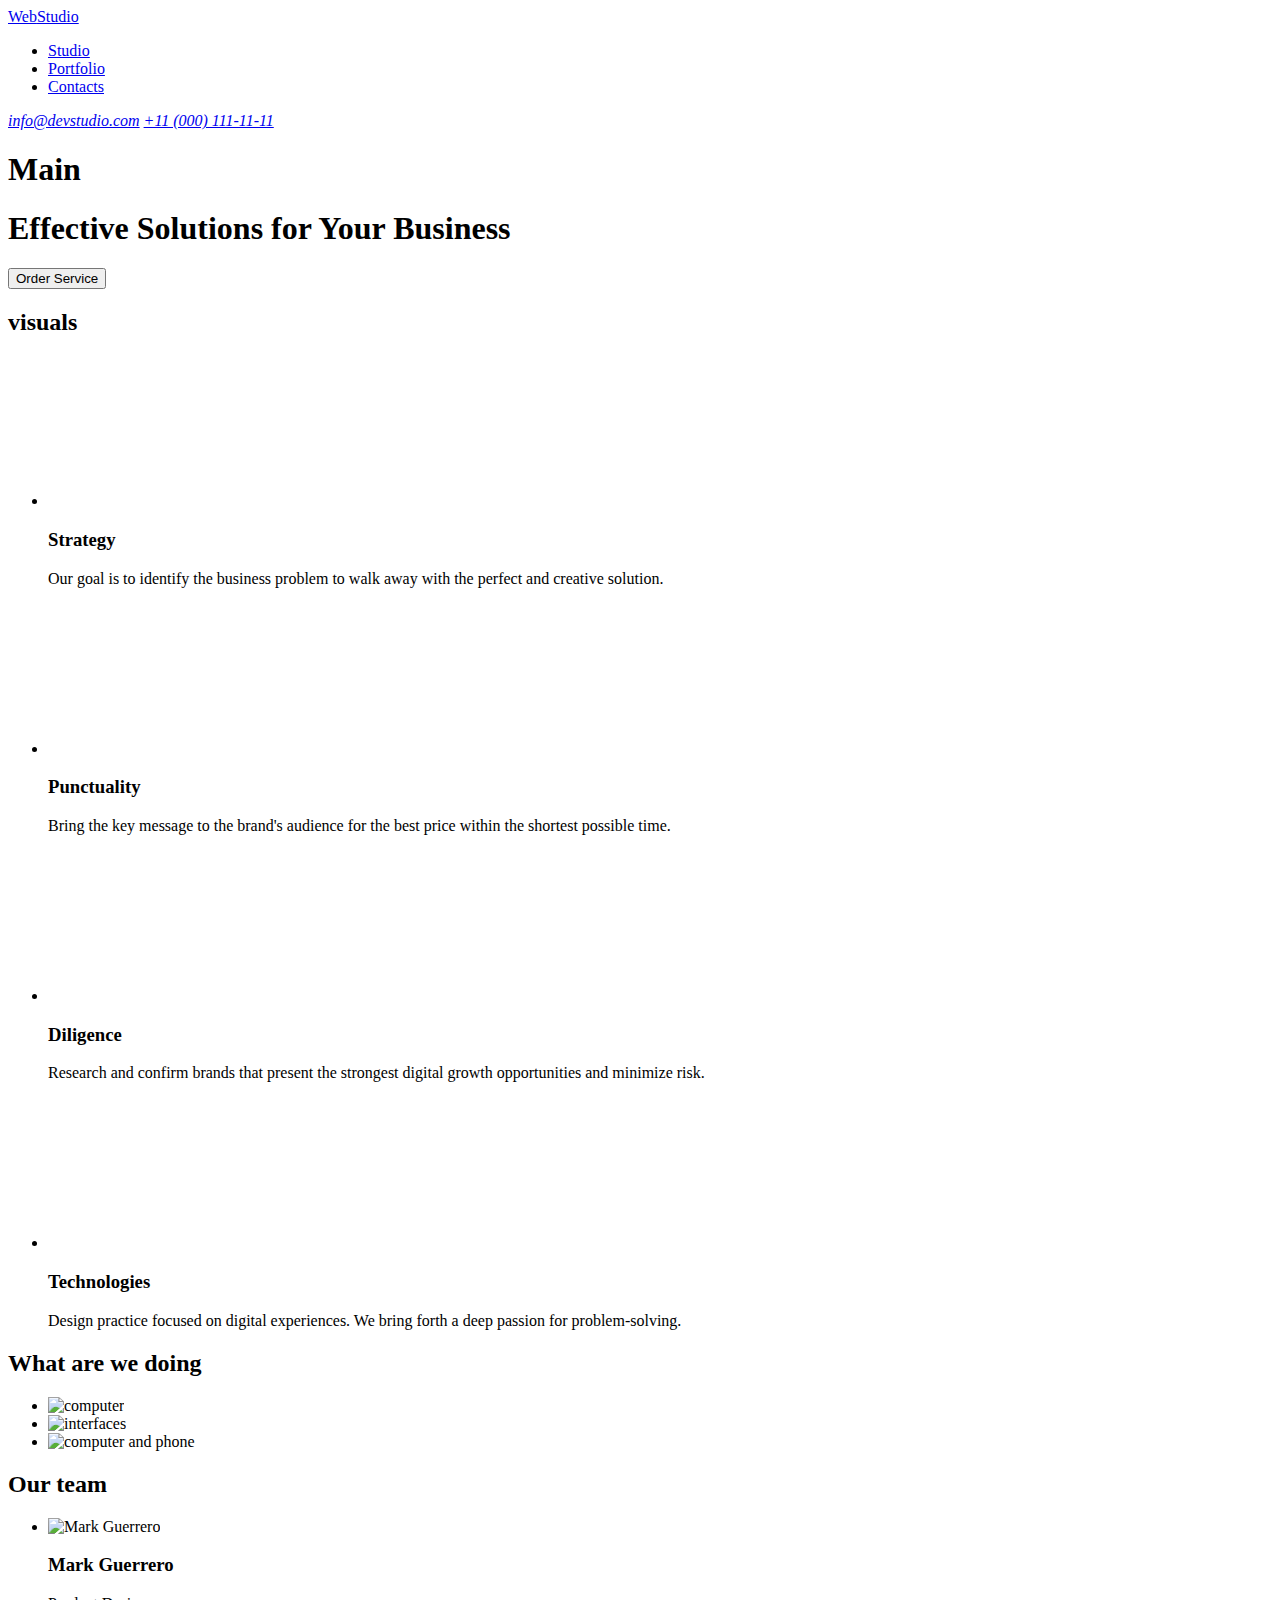
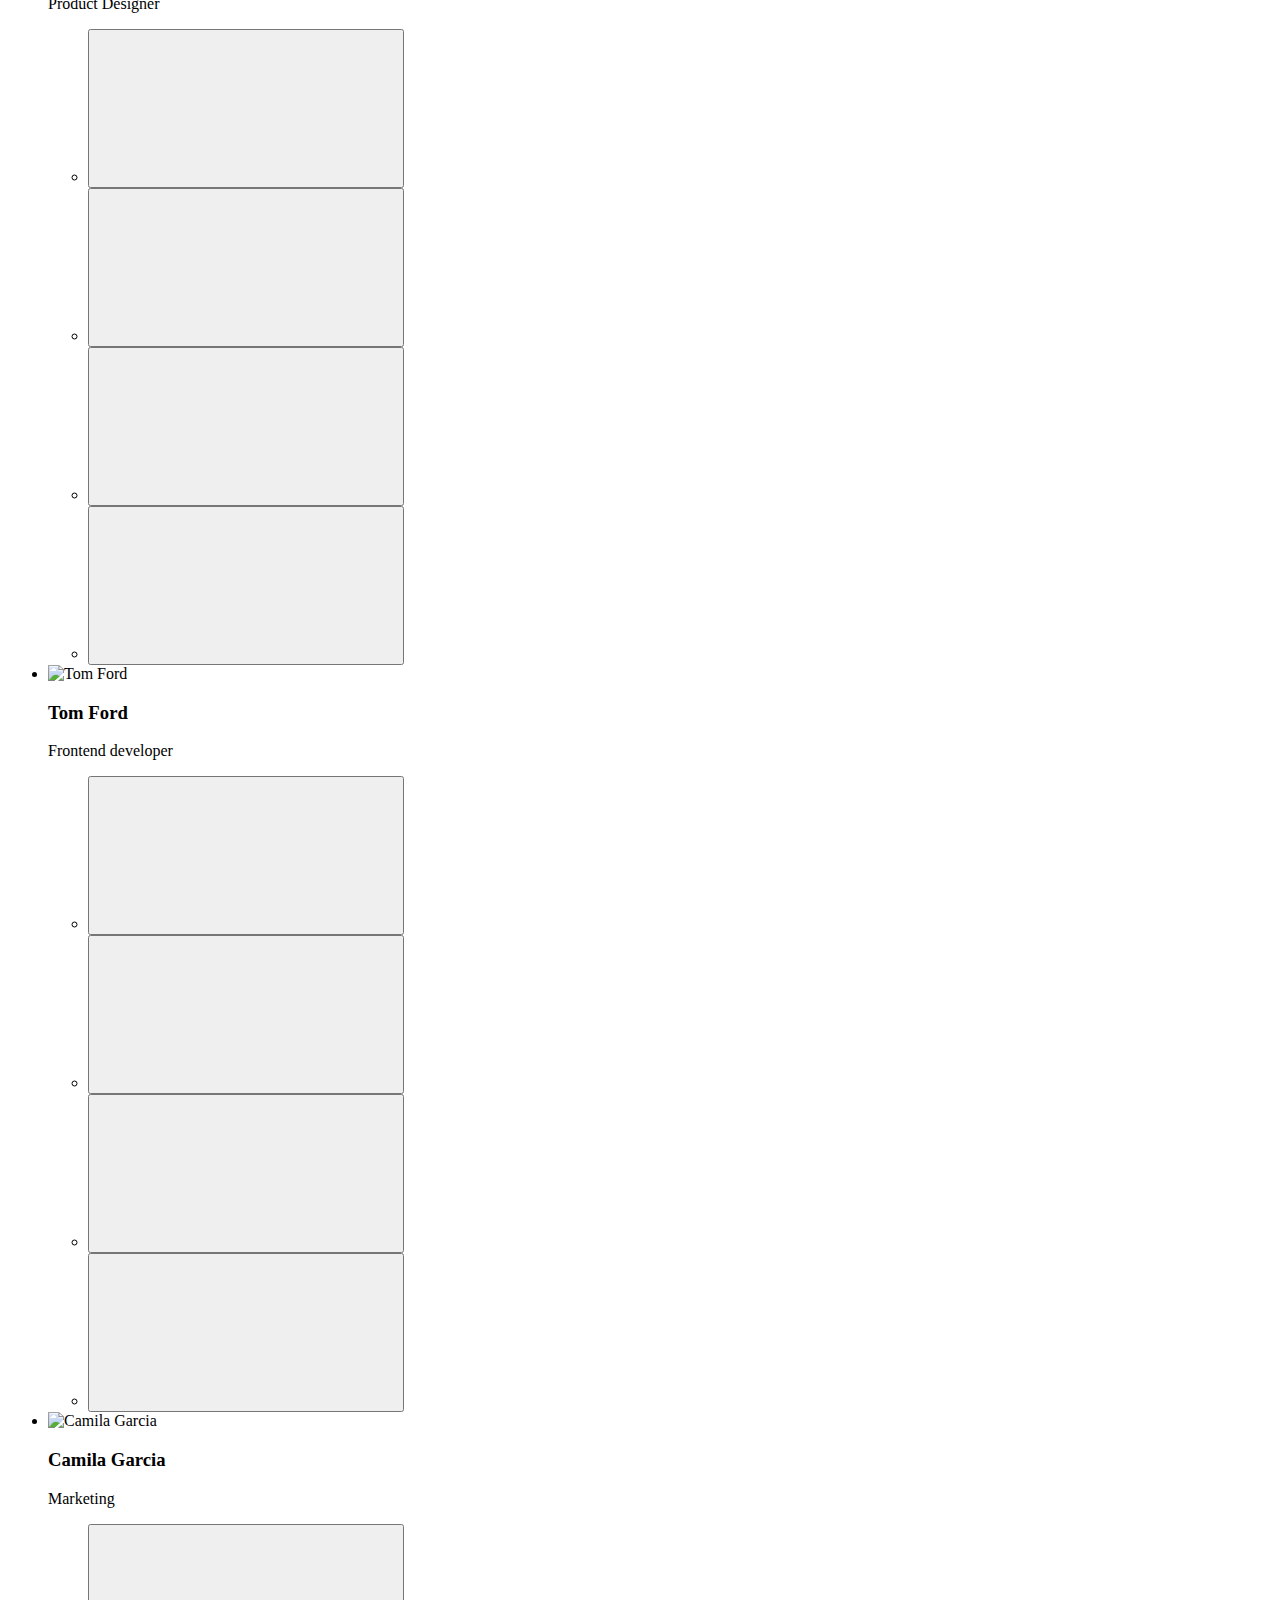
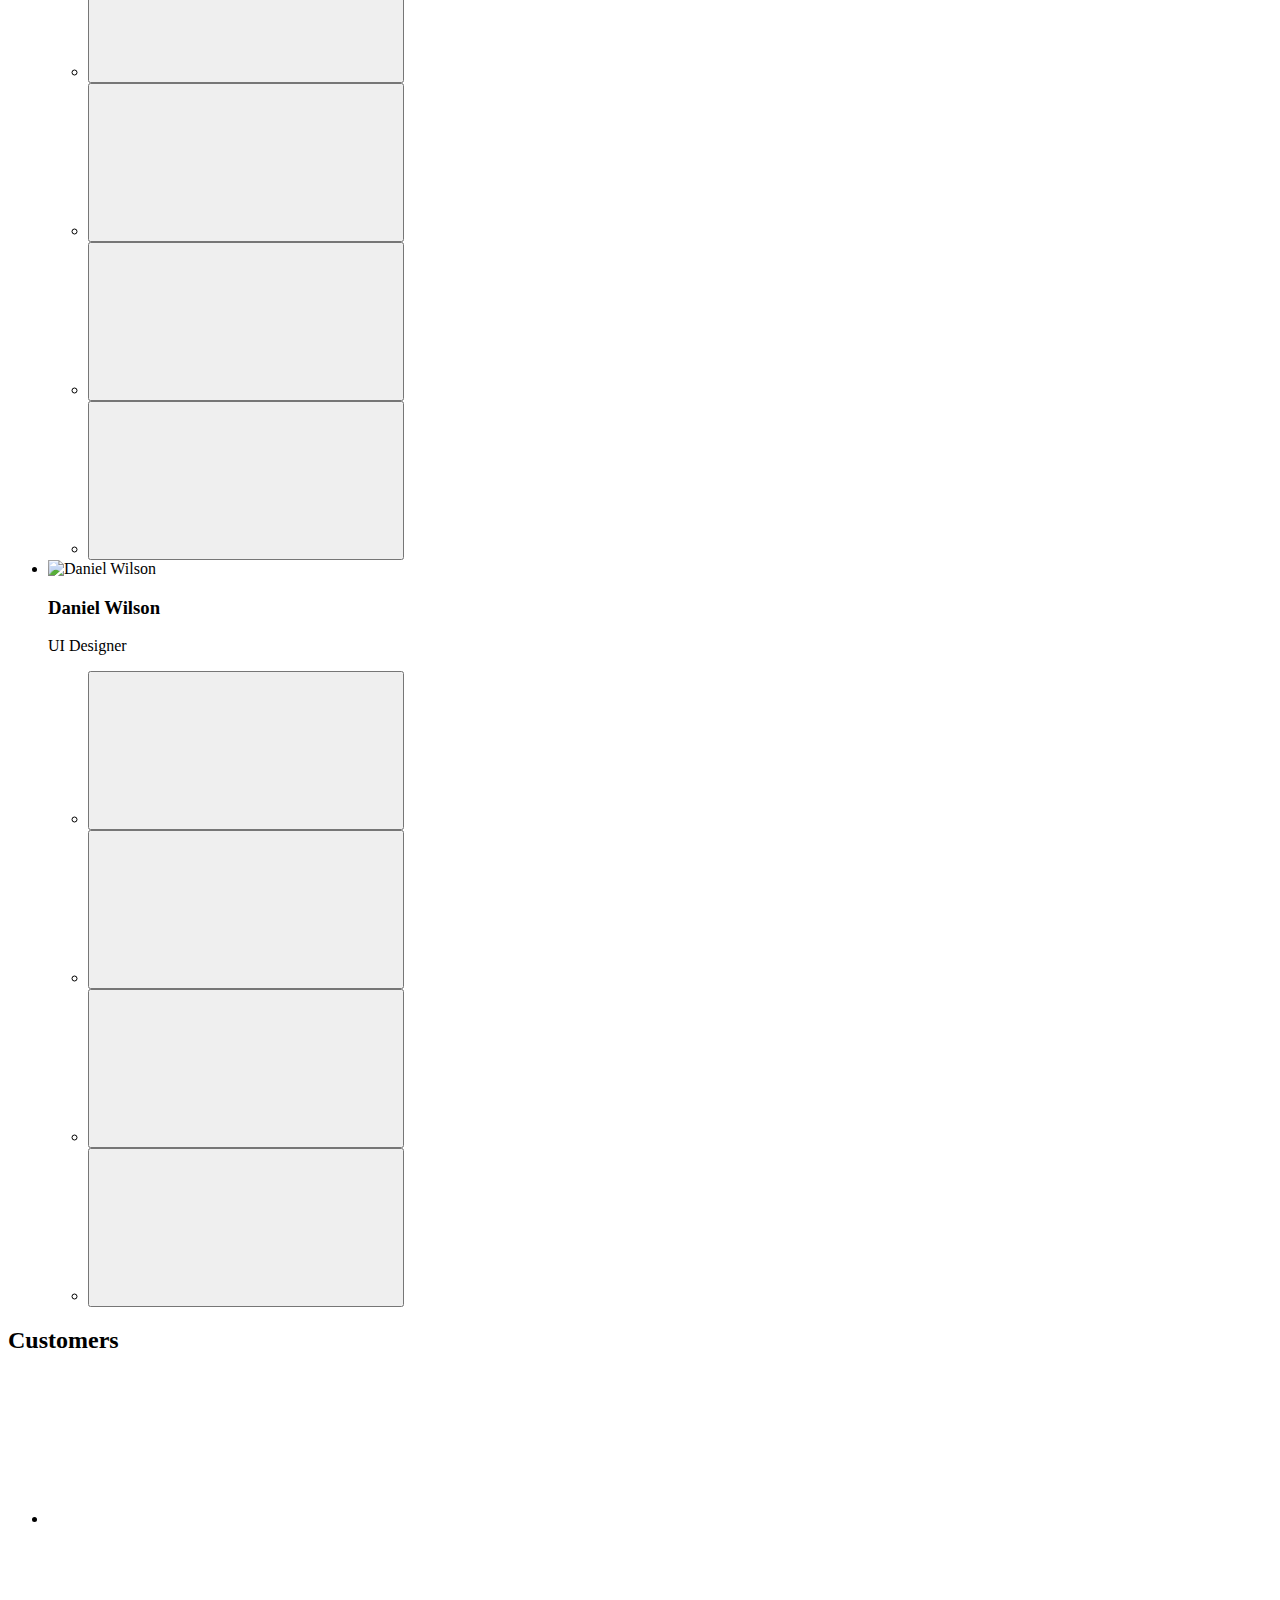
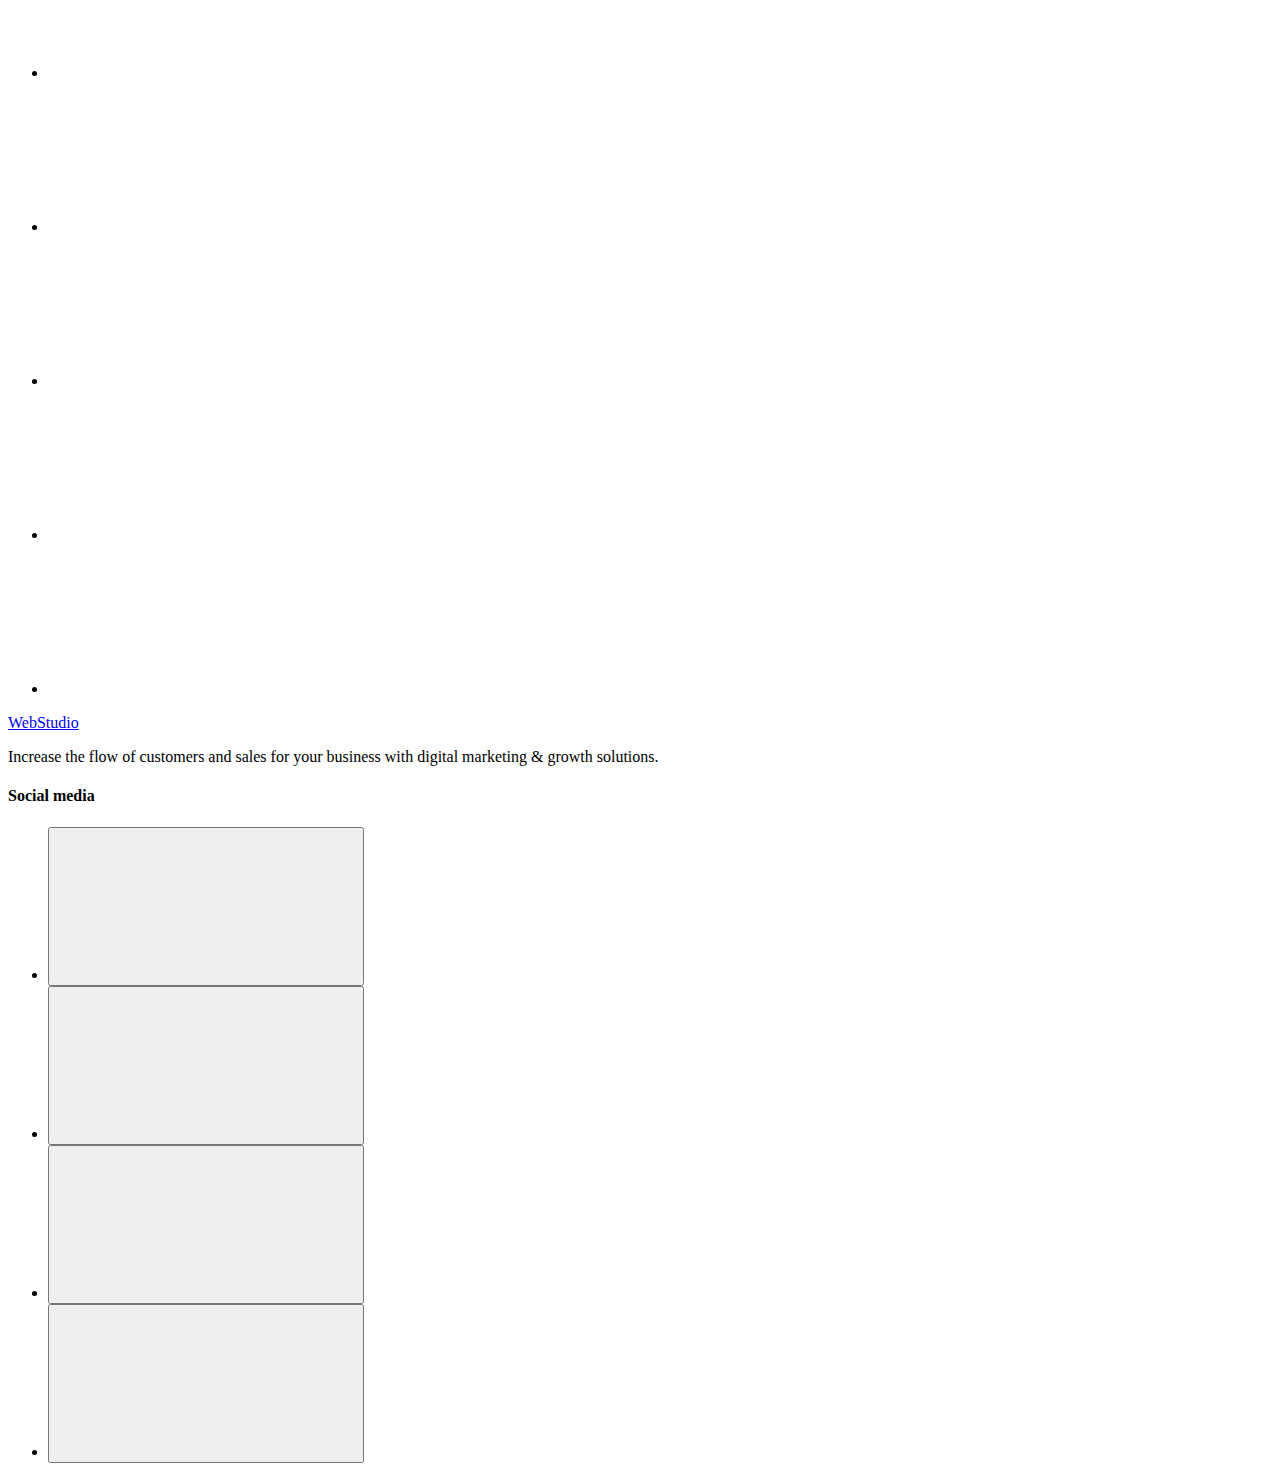
==== index.html @ 3a0ee2be "first commit" ====
<!DOCTYPE html>
<html lang="en">
  <head>
    <meta charset="UTF-8" />
    <meta http-equiv="X-UA-Compatible" content="IE=edge" />
    <meta name="viewport" content="width=device-width, initial-scale=1.0" />
    <title>main</title>
    <link
      rel="stylesheet"
      href="https://cdnjs.cloudflare.com/ajax/libs/modern-normalize/1.1.0/modern-normalize.min.css"
      integrity="sha512-wpPYUAdjBVSE4KJnH1VR1HeZfpl1ub8YT/NKx4PuQ5NmX2tKuGu6U/JRp5y+Y8XG2tV+wKQpNHVUX03MfMFn9Q=="
      crossorigin="anonymous"
      referrerpolicy="no-referrer"
    />
    <link rel="stylesheet" href="css/styles.css" />
  </head>
  <body>
    <header class="header">
      <div class="container section-header">
        <a class="header-logo" href="./index.html"
          ><span class="logo-span">Web</span>Studio</a
        >
        <nav>
          <ul class="navigation">
            <li class="navigation-item">
              <a class="navigation-link" href="./index.html">Studio</a>
            </li>
            <li class="navigation-item">
              <a class="navigation-link" href="./potfolio.html">Portfolio</a>
            </li>
            <li class="navigation-item">
              <a class="navigation-link" href="#">Contacts</a>
            </li>
          </ul>
        </nav>
        <address class="contacts-link">
          <a class="contacts-email" href="mailto:info@devstudio.com"
            >info@devstudio.com</a
          >
          <a class="contacts-tel" href="tel:+110001111111"
            >+11 (000) 111-11-11</a
          >
        </address>
      </div>
    </header>
    <main>
      <h1 class="visually-hidden">Main</h1>
      <section class="section-solutions">
        <div class="container">
          <h1 class="main-text">Effective Solutions for Your Business</h1>
          <button class="button-main" type="button">Order Service</button>
        </div>
      </section>

      <section class="text-blocks">
        <div class="container">
          <h2 class="visually-hidden">visuals</h2>
          <ul class="text-box">
            <li class="text-text">
              <div class="text-block-svgs">
                <svg class="icons-text-block">
                  <use href="./images/icons.svg#icon-antenna"></use>
                </svg>
              </div>
              <h3 class="text-h">Strategy</h3>
              <p class="text-p">
                Our goal is to identify the business problem to walk away with
                the perfect and creative solution.
              </p>
            </li>
            <li class="text-text">
              <div class="text-block-svgs">
                <svg class="icons-text-block">
                  <use href="./images/icons.svg#icon-clock"></use>
                </svg>
              </div>
              <h3 class="text-h">Punctuality</h3>
              <p class="text-p">
                Bring the key message to the brand's audience for the best price
                within the shortest possible time.
              </p>
            </li>
            <li class="text-text">
              <div class="text-block-svgs">
                <svg class="icons-text-block">
                  <use href="./images/icons.svg#icon-diagram"></use>
                </svg>
              </div>
              <h3 class="text-h">Diligence</h3>
              <p class="text-p">
                Research and confirm brands that present the strongest digital
                growth opportunities and minimize risk.
              </p>
            </li>
            <li class="text-text">
              <div class="text-block-svgs">
                <svg class="icons-text-block">
                  <use href="./images/icons.svg#icon-astronaut"></use>
                </svg>
              </div>
              <h3 class="text-h">Technologies</h3>
              <p class="text-p">
                Design practice focused on digital experiences. We bring forth a
                deep passion for problem-solving.
              </p>
            </li>
          </ul>
        </div>
      </section>

      <section class="section-features">
        <div class="container">
          <h2 class="big-text">What are we doing</h2>
          <ul class="main-images">
            <li>
              <img
                src="./images/comp.jpg"
                alt="computer"
                width="360px"
                height="300px"
              />
            </li>
            <li>
              <img
                src="./images/4screens.jpg"
                alt="interfaces"
                width="360px"
                height="300px"
              />
            </li>
            <li>
              <img
                src="./images/both.jpg"
                alt="computer and phone"
                width="360px"
                height="300px"
              />
            </li>
          </ul>
        </div>
      </section>

      <section class="team">
        <div class="container">
          <h2 class="team-text">Our team</h2>
          <ul class="teams">
            <li class="team-block">
              <img
                src="./images/mark.jpg"
                alt="Mark Guerrero"
                width="264px"
                height="260px"
              />
              <div class="team-text-block">
                <h3 class="team-text-h">Mark Guerrero</h3>
                <p class="team-text-p">Product Designer</p>
              </div>
              <div class="team-links">
                <ul class="team-buttons">
                  <li>
                    <button class="teams-btn">
                      <svg class="icon-teams">
                        <use href="./images/icons.svg#icon-instagram"></use>
                      </svg>
                    </button>
                  </li>
                  <li>
                    <button class="teams-btn">
                      <svg class="icon-teams">
                        <use href="./images/icons.svg#icon-twitter"></use>
                      </svg>
                    </button>
                  </li>
                  <li>
                    <button class="teams-btn">
                      <svg class="icon-teams">
                        <use href="./images/icons.svg#icon-facebook"></use>
                      </svg>
                    </button>
                  </li>
                  <li>
                    <button class="teams-btn">
                      <svg class="icon-teams">
                        <use href="./images/icons.svg#icon-linkedin"></use>
                      </svg>
                    </button>
                  </li>
                </ul>
              </div>
            </li>
            <li class="team-block">
              <img
                src="./images/tom.jpg"
                alt="Tom Ford"
                width="264px"
                height="260px"
              />
              <div class="team-text-block">
                <h3 class="team-text-h">Tom Ford</h3>
                <p class="team-text-p">Frontend developer</p>
              </div>
              <div class="team-links">
                <ul class="team-buttons">
                  <li>
                    <button class="teams-btn">
                      <svg class="icon-teams">
                        <use href="./images/icons.svg#icon-instagram"></use>
                      </svg>
                    </button>
                  </li>
                  <li>
                    <button class="teams-btn">
                      <svg class="icon-teams">
                        <use href="./images/icons.svg#icon-twitter"></use>
                      </svg>
                    </button>
                  </li>
                  <li>
                    <button class="teams-btn">
                      <svg class="icon-teams">
                        <use href="./images/icons.svg#icon-facebook"></use>
                      </svg>
                    </button>
                  </li>
                  <li>
                    <button class="teams-btn">
                      <svg class="icon-teams">
                        <use href="./images/icons.svg#icon-linkedin"></use>
                      </svg>
                    </button>
                  </li>
                </ul>
              </div>
            </li>
            <li class="team-block">
              <img
                src="./images/cami.jpg"
                alt="Camila Garcia"
                width="264px"
                height="260px"
              />
              <div class="team-text-block">
                <h3 class="team-text-h">Camila Garcia</h3>
                <p class="team-text-p">Marketing</p>
              </div>
              <div class="team-links">
                <ul class="team-buttons">
                  <li>
                    <button class="teams-btn">
                      <svg class="icon-teams">
                        <use href="./images/icons.svg#icon-instagram"></use>
                      </svg>
                    </button>
                  </li>
                  <li>
                    <button class="teams-btn">
                      <svg class="icon-teams">
                        <use href="./images/icons.svg#icon-twitter"></use>
                      </svg>
                    </button>
                  </li>
                  <li>
                    <button class="teams-btn">
                      <svg class="icon-teams">
                        <use href="./images/icons.svg#icon-facebook"></use>
                      </svg>
                    </button>
                  </li>
                  <li>
                    <button class="teams-btn">
                      <svg class="icon-teams">
                        <use href="./images/icons.svg#icon-linkedin"></use>
                      </svg>
                    </button>
                  </li>
                </ul>
              </div>
            </li>
            <li class="team-block">
              <img
                src="./images/daniel.jpg"
                alt="Daniel Wilson"
                width="264px"
                height="260px"
              />
              <div class="team-text-block">
                <h3 class="team-text-h">Daniel Wilson</h3>
                <p class="team-text-p">UI Designer</p>
              </div>
              <div class="team-links">
                <ul class="team-buttons">
                  <li>
                    <button class="teams-btn">
                      <svg class="icon-teams">
                        <use href="./images/icons.svg#icon-instagram"></use>
                      </svg>
                    </button>
                  </li>
                  <li>
                    <button class="teams-btn">
                      <svg class="icon-teams">
                        <use href="./images/icons.svg#icon-twitter"></use>
                      </svg>
                    </button>
                  </li>
                  <li>
                    <button class="teams-btn">
                      <svg class="icon-teams">
                        <use href="./images/icons.svg#icon-facebook"></use>
                      </svg>
                    </button>
                  </li>
                  <li>
                    <button class="teams-btn">
                      <svg class="icon-teams">
                        <use href="./images/icons.svg#icon-linkedin"></use>
                      </svg>
                    </button>
                  </li>
                </ul>
              </div>
            </li>
          </ul>
        </div>
      </section>
      <section class="customers">
        <div class="container">
          <h2 class="customers-text">Customers</h2>
          <ul class="customers-icons">
            <li class="customers-border">
              <svg class="customers-svg">
                <use href="./images/icons.svg#icon-client1"></use>
              </svg>
            </li>
            <li class="customers-border">
              <svg class="customers-svg">
                <use href="./images/icons.svg#icon-client2"></use>
              </svg>
            </li>
            <li class="customers-border">
              <svg class="customers-svg">
                <use href="./images/icons.svg#icon-client3"></use>
              </svg>
            </li>
            <li class="customers-border">
              <svg class="customers-svg">
                <use href="./images/icons.svg#icon-client4"></use>
              </svg>
            </li>
            <li class="customers-border">
              <svg class="customers-svg">
                <use href="./images/icons.svg#icon-client5"></use>
              </svg>
            </li>
            <li class="customers-border">
              <svg class="customers-svg">
                <use href="./images/icons.svg#icon-client6"></use>
              </svg>
            </li>
          </ul>
        </div>
      </section>
    </main>
    <footer class="footer">
      <div class="container section-footer">
        <div class="footer-block">
          <a class="footer-logo" href="./index.html"
            ><span class="footer-span">Web</span>Studio
          </a>
          <p class="footer-p">
            Increase the flow of customers and sales for your business with
            digital marketing & growth solutions.
          </p>
        </div>

        <div class="media-links">
          <h4 class="social-media-text">Social media</h4>
          <ul class="footer-buttons">
            <li>
              <button class="footer-btn">
                <svg class="icon-footer">
                  <use href="./images/icons.svg#icon-instagram"></use>
                </svg>
              </button>
            </li>
            <li>
              <button class="footer-btn">
                <svg class="icon-footer">
                  <use href="./images/icons.svg#icon-twitter"></use>
                </svg>
              </button>
            </li>
            <li>
              <button class="footer-btn">
                <svg class="icon-footer">
                  <use href="./images/icons.svg#icon-facebook"></use>
                </svg>
              </button>
            </li>
            <li>
              <button class="footer-btn">
                <svg class="icon-footer">
                  <use href="./images/icons.svg#icon-linkedin"></use>
                </svg>
              </button>
            </li>
          </ul>
        </div>
      </div>
    </footer>
  </body>
</html>
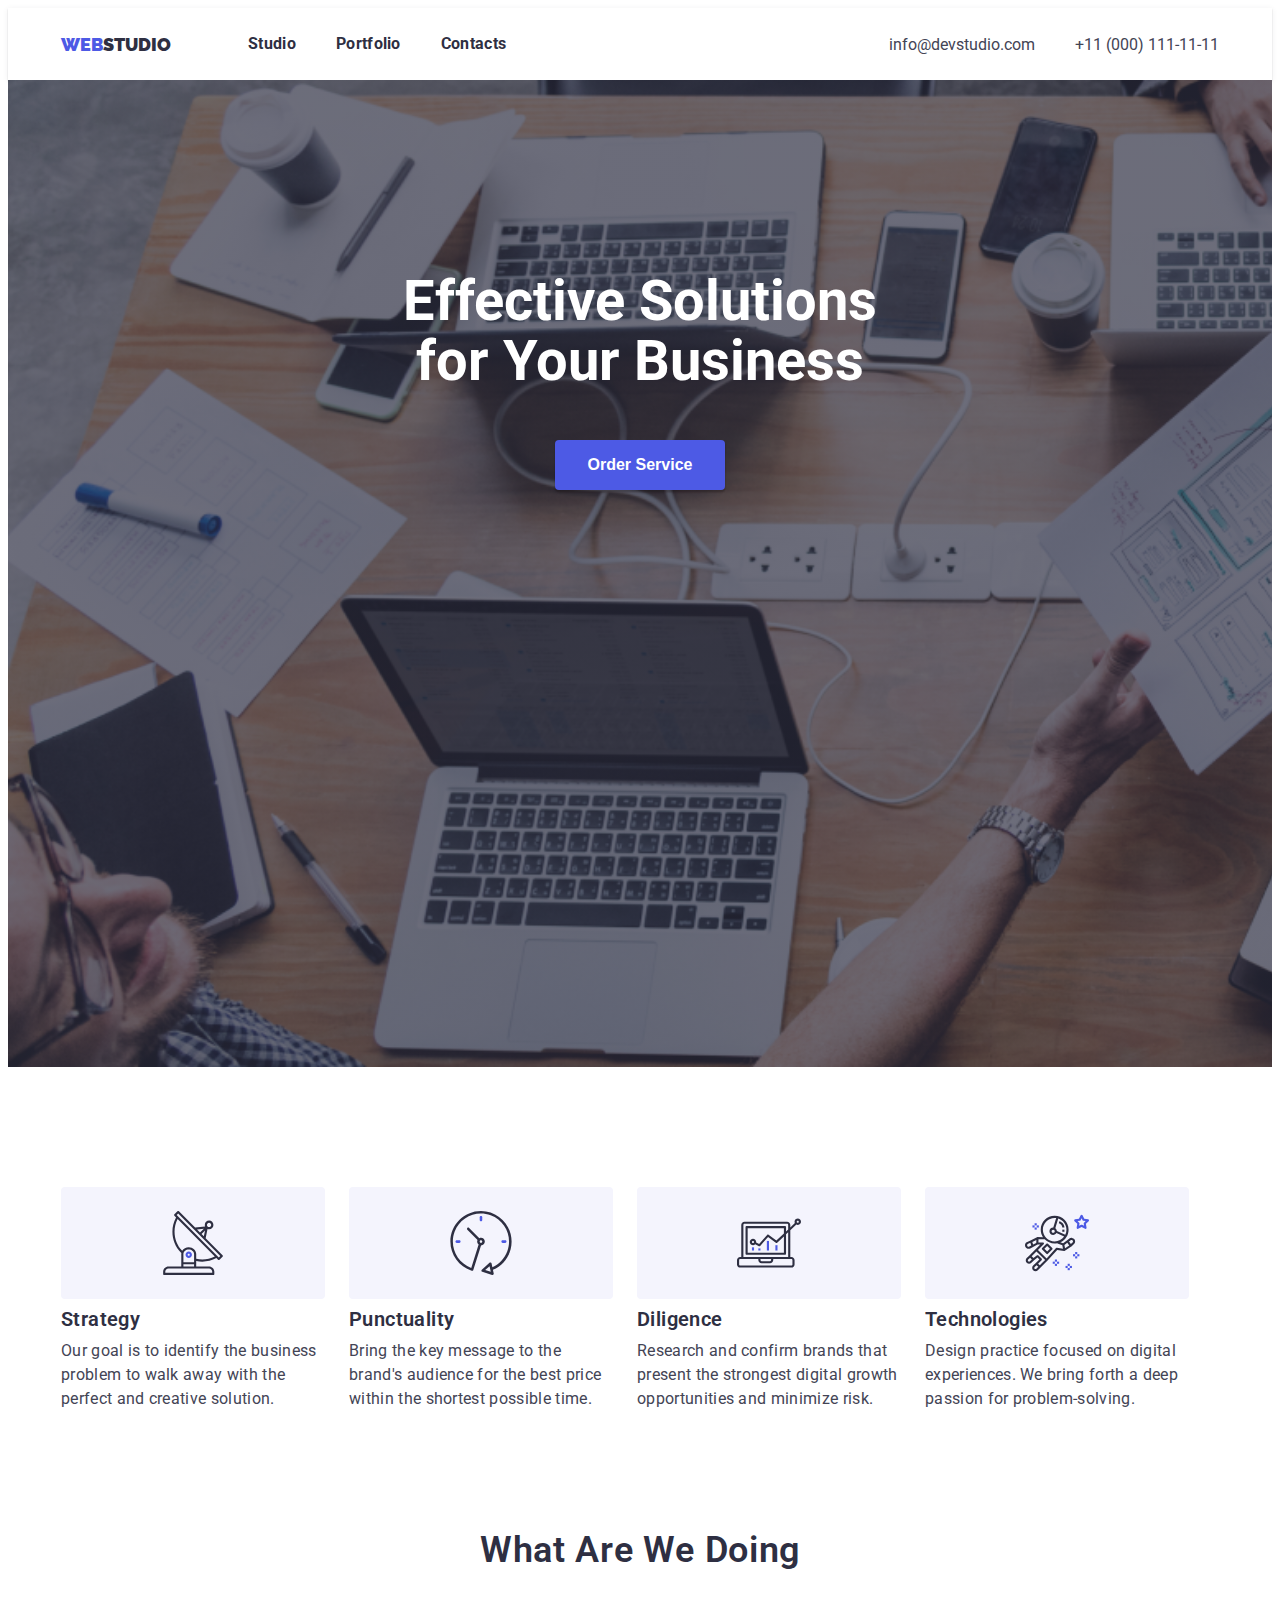
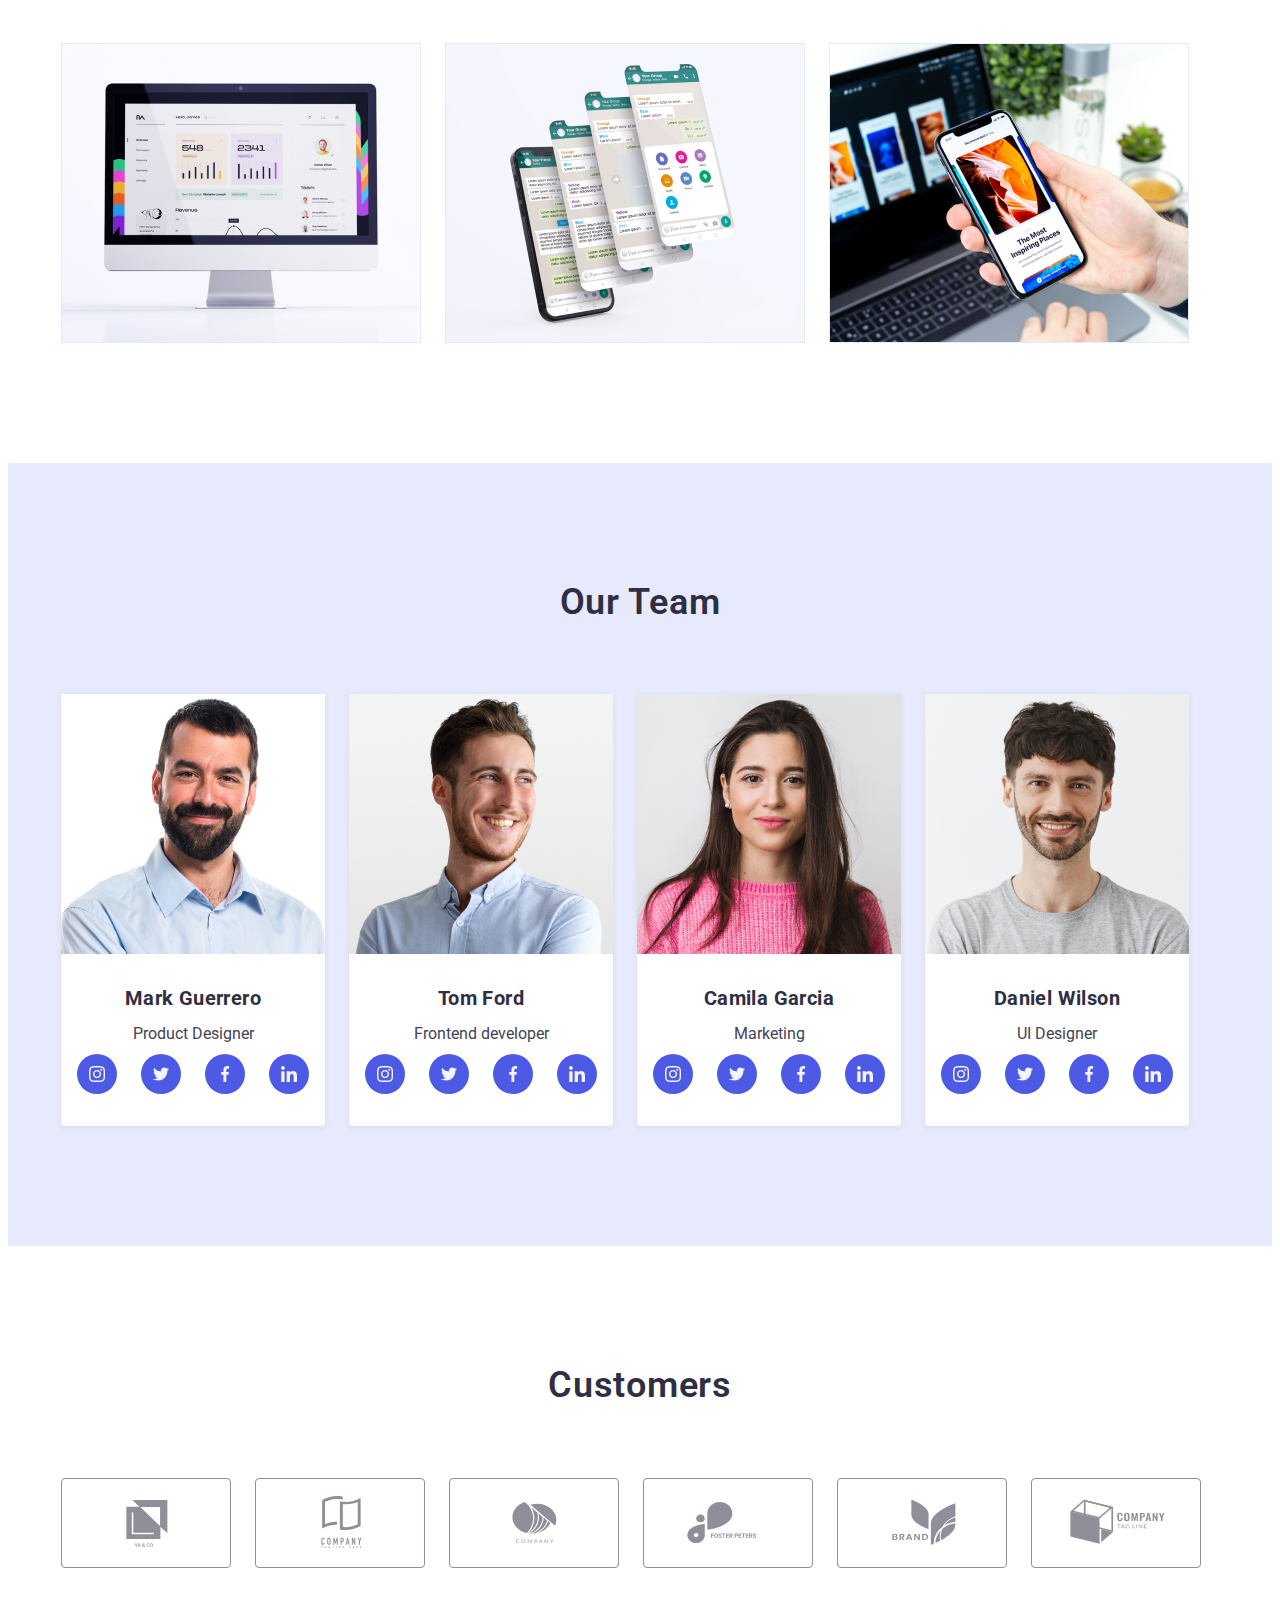
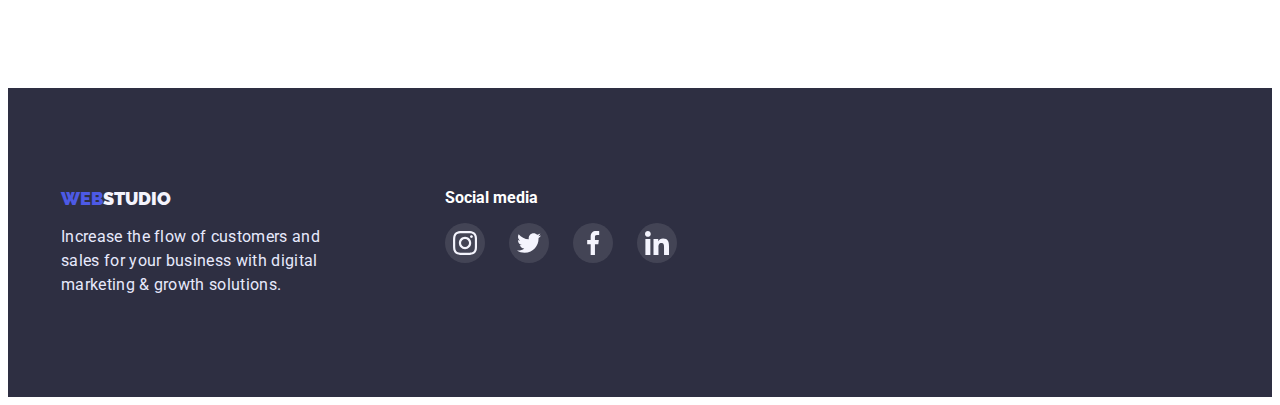
==== commit a0bf43d2: "Change index.html and css" ====
--- a/index.html
+++ b/index.html
@@ -154,36 +154,34 @@
               <div class="team-text-block">
                 <h3 class="team-text-h">Mark Guerrero</h3>
                 <p class="team-text-p">Product Designer</p>
-              </div>
-              <div class="team-links">
                 <ul class="team-buttons">
                   <li>
-                    <button class="teams-btn">
+                    <a class="teams-btn" href="#">
                       <svg class="icon-teams">
                         <use href="./images/icons.svg#icon-instagram"></use>
                       </svg>
-                    </button>
-                  </li>
-                  <li>
-                    <button class="teams-btn">
+                    </a>
+                  </li>
+                  <li>
+                    <a class="teams-btn" href="#">
                       <svg class="icon-teams">
                         <use href="./images/icons.svg#icon-twitter"></use>
                       </svg>
-                    </button>
-                  </li>
-                  <li>
-                    <button class="teams-btn">
+                    </a>
+                  </li>
+                  <li>
+                    <a class="teams-btn" href="#">
                       <svg class="icon-teams">
                         <use href="./images/icons.svg#icon-facebook"></use>
                       </svg>
-                    </button>
-                  </li>
-                  <li>
-                    <button class="teams-btn">
+                    </a>
+                  </li>
+                  <li>
+                    <a class="teams-btn" href="#">
                       <svg class="icon-teams">
                         <use href="./images/icons.svg#icon-linkedin"></use>
                       </svg>
-                    </button>
+                    </a>
                   </li>
                 </ul>
               </div>
@@ -198,36 +196,34 @@
               <div class="team-text-block">
                 <h3 class="team-text-h">Tom Ford</h3>
                 <p class="team-text-p">Frontend developer</p>
-              </div>
-              <div class="team-links">
                 <ul class="team-buttons">
                   <li>
-                    <button class="teams-btn">
+                    <a class="teams-btn" href="#">
                       <svg class="icon-teams">
                         <use href="./images/icons.svg#icon-instagram"></use>
                       </svg>
-                    </button>
-                  </li>
-                  <li>
-                    <button class="teams-btn">
+                    </a>
+                  </li>
+                  <li>
+                    <a class="teams-btn" href="#">
                       <svg class="icon-teams">
                         <use href="./images/icons.svg#icon-twitter"></use>
                       </svg>
-                    </button>
-                  </li>
-                  <li>
-                    <button class="teams-btn">
+                    </a>
+                  </li>
+                  <li>
+                    <a class="teams-btn" href="#">
                       <svg class="icon-teams">
                         <use href="./images/icons.svg#icon-facebook"></use>
                       </svg>
-                    </button>
-                  </li>
-                  <li>
-                    <button class="teams-btn">
+                    </a>
+                  </li>
+                  <li>
+                    <a class="teams-btn" href="#">
                       <svg class="icon-teams">
                         <use href="./images/icons.svg#icon-linkedin"></use>
                       </svg>
-                    </button>
+                    </a>
                   </li>
                 </ul>
               </div>
@@ -242,36 +238,34 @@
               <div class="team-text-block">
                 <h3 class="team-text-h">Camila Garcia</h3>
                 <p class="team-text-p">Marketing</p>
-              </div>
-              <div class="team-links">
                 <ul class="team-buttons">
                   <li>
-                    <button class="teams-btn">
+                    <a class="teams-btn" href="#">
                       <svg class="icon-teams">
                         <use href="./images/icons.svg#icon-instagram"></use>
                       </svg>
-                    </button>
-                  </li>
-                  <li>
-                    <button class="teams-btn">
+                    </a>
+                  </li>
+                  <li>
+                    <a class="teams-btn" href="#">
                       <svg class="icon-teams">
                         <use href="./images/icons.svg#icon-twitter"></use>
                       </svg>
-                    </button>
-                  </li>
-                  <li>
-                    <button class="teams-btn">
+                    </a>
+                  </li>
+                  <li>
+                    <a class="teams-btn" href="#">
                       <svg class="icon-teams">
                         <use href="./images/icons.svg#icon-facebook"></use>
                       </svg>
-                    </button>
-                  </li>
-                  <li>
-                    <button class="teams-btn">
+                    </a>
+                  </li>
+                  <li>
+                    <a class="teams-btn" href="#">
                       <svg class="icon-teams">
                         <use href="./images/icons.svg#icon-linkedin"></use>
                       </svg>
-                    </button>
+                    </a>
                   </li>
                 </ul>
               </div>
@@ -286,36 +280,34 @@
               <div class="team-text-block">
                 <h3 class="team-text-h">Daniel Wilson</h3>
                 <p class="team-text-p">UI Designer</p>
-              </div>
-              <div class="team-links">
                 <ul class="team-buttons">
                   <li>
-                    <button class="teams-btn">
+                    <a class="teams-btn" href="#">
                       <svg class="icon-teams">
                         <use href="./images/icons.svg#icon-instagram"></use>
                       </svg>
-                    </button>
-                  </li>
-                  <li>
-                    <button class="teams-btn">
+                    </a>
+                  </li>
+                  <li>
+                    <a class="teams-btn" href="#">
                       <svg class="icon-teams">
                         <use href="./images/icons.svg#icon-twitter"></use>
                       </svg>
-                    </button>
-                  </li>
-                  <li>
-                    <button class="teams-btn">
+                    </a>
+                  </li>
+                  <li>
+                    <a class="teams-btn" href="#">
                       <svg class="icon-teams">
                         <use href="./images/icons.svg#icon-facebook"></use>
                       </svg>
-                    </button>
-                  </li>
-                  <li>
-                    <button class="teams-btn">
+                    </a>
+                  </li>
+                  <li>
+                    <a class="teams-btn" href="#">
                       <svg class="icon-teams">
                         <use href="./images/icons.svg#icon-linkedin"></use>
                       </svg>
-                    </button>
+                    </a>
                   </li>
                 </ul>
               </div>
@@ -328,34 +320,40 @@
           <h2 class="customers-text">Customers</h2>
           <ul class="customers-icons">
             <li class="customers-border">
-              <svg class="customers-svg">
-                <use href="./images/icons.svg#icon-client1"></use>
-              </svg>
-            </li>
-            <li class="customers-border">
-              <svg class="customers-svg">
-                <use href="./images/icons.svg#icon-client2"></use>
-              </svg>
-            </li>
-            <li class="customers-border">
-              <svg class="customers-svg">
-                <use href="./images/icons.svg#icon-client3"></use>
-              </svg>
-            </li>
-            <li class="customers-border">
-              <svg class="customers-svg">
-                <use href="./images/icons.svg#icon-client4"></use>
-              </svg>
-            </li>
-            <li class="customers-border">
-              <svg class="customers-svg">
-                <use href="./images/icons.svg#icon-client5"></use>
-              </svg>
-            </li>
-            <li class="customers-border">
-              <svg class="customers-svg">
-                <use href="./images/icons.svg#icon-client6"></use>
-              </svg>
+              <a href="#" class="customers-link">
+                <svg class="customers-svg">
+                  <use href="./images/icons.svg#icon-client1"></use></svg
+              ></a>
+            </li>
+            <li class="customers-border">
+              <a href="#" class="customers-link">
+                <svg class="customers-svg">
+                  <use href="./images/icons.svg#icon-client2"></use></svg
+              ></a>
+            </li>
+            <li class="customers-border">
+              <a href="#" class="customers-link">
+                <svg class="customers-svg">
+                  <use href="./images/icons.svg#icon-client3"></use></svg
+              ></a>
+            </li>
+            <li class="customers-border">
+              <a href="#" class="customers-link">
+                <svg class="customers-svg">
+                  <use href="./images/icons.svg#icon-client4"></use></svg
+              ></a>
+            </li>
+            <li class="customers-border">
+              <a href="#" class="customers-link">
+                <svg class="customers-svg">
+                  <use href="./images/icons.svg#icon-client5"></use></svg
+              ></a>
+            </li>
+            <li class="customers-border">
+              <a href="#" class="customers-link">
+                <svg class="customers-svg">
+                  <use href="./images/icons.svg#icon-client6"></use></svg
+              ></a>
             </li>
           </ul>
         </div>
--- a/css/styles.css
+++ b/css/styles.css
@@ -0,0 +1,591 @@
+@import url("https://fonts.googleapis.com/css2?family=Raleway:wght@700&family=Roboto:wght@400;500;700;900&display=swap");
+
+:root {
+  --iris: #4d5ae5;
+  --white: #ffffff;
+  --slate: #434455;
+  --corn-flower: #e7e9fc;
+  --cloud: #f4f4fd;
+  --navy-blue: #2e2f42;
+  --button-animation: #404bbf;
+  --icon-hover: #31d0aa;
+}
+.visually-hidden {
+  position: absolute;
+  width: 1px;
+  height: 1px;
+  margin: -1px;
+  border: 0;
+  padding: 0;
+  white-space: nowrap;
+  clip-path: inset(100%);
+  clip: rect(0 0 0 0);
+  overflow: hidden;
+}
+
+body {
+  font-size: 16px;
+  letter-spacing: 0.02;
+  font-family: "Roboto", sans-serif;
+  background-color: var(--white);
+  color: var(--navy-blue);
+}
+
+h1,
+h2,
+h3,
+h4,
+h5,
+h6,
+p {
+  margin: 0;
+}
+
+img {
+  display: block;
+  max-width: 100%;
+  height: auto;
+}
+
+ul,
+ol {
+  list-style: none;
+  padding-left: 0;
+  margin: 0;
+}
+
+a {
+  text-decoration: none;
+}
+
+address {
+  font-style: normal;
+}
+
+button {
+  display: block;
+  cursor: pointer;
+  border: none;
+  border-radius: 4px;
+}
+
+.section {
+  padding-top: 120px;
+  padding-bottom: 120px;
+}
+
+.section-header {
+  display: flex;
+  align-items: center;
+}
+
+.container {
+  width: 1158px;
+  margin: 0 auto;
+  padding: 0 15px;
+}
+
+.header {
+  padding: 24px 0;
+  box-shadow: 0px 2px 1px rgba(46, 47, 66, 0.08),
+    0px 1px 1px rgba(46, 47, 66, 0.16), 0px 1px 6px rgba(46, 47, 66, 0.08);
+}
+
+.header-logo {
+  font-size: 18px;
+  font-family: Raleway;
+  text-transform: uppercase;
+  font-weight: 900;
+  color: var(--navy-blue);
+}
+
+nav {
+  margin-left: 77px;
+}
+
+.header-logo .logo-span {
+  color: var(--iris);
+}
+
+.navigation {
+  display: flex;
+  gap: 40px;
+}
+
+.navigation-item {
+  display: inline-block;
+}
+
+.navigation-link {
+  font-weight: 700;
+  font-size: 16px;
+  line-height: 1.5;
+  letter-spacing: 0.02em;
+  color: var(--navy-blue);
+}
+
+.navigation-link:hover {
+  color: var(--iris);
+}
+
+.contacts-link {
+  display: flex;
+  margin-left: auto;
+  gap: 40px;
+}
+
+.contacts-tel {
+  color: var(--slate);
+}
+
+.contacts-tel:hover {
+  color: var(--iris);
+}
+
+.contacts-email {
+  color: var(--slate);
+}
+
+.contacts-email:hover {
+  color: var(--iris);
+}
+
+.section-solutions {
+  max-width: 1440px;
+  height: 603px;
+  background-image: linear-gradient(
+      rgba(46, 47, 66, 0.7),
+      rgba(46, 47, 66, 0.7)
+    ),
+    url(../images/people-office.jpg);
+
+  background-repeat: no-repeat;
+  background-size: cover;
+  padding: 192px 0;
+  margin: 0 auto;
+}
+
+.main-text {
+  font-weight: 700;
+  font-size: 56px;
+  line-height: 1.07;
+  text-align: center;
+  width: 492px;
+  margin: 0 auto;
+  margin-bottom: 48px;
+  color: var(--white);
+}
+
+.button-main {
+  margin: 0 auto;
+  display: block;
+  min-width: 170px;
+  cursor: pointer;
+  font-weight: 700;
+  font-size: 16px;
+  padding: 16px 32px;
+  color: var(--white);
+  background-color: var(--iris);
+  box-shadow: 0px 3px 1px rgb(48 30 30 / 10%), 0px 2px 1px rgb(0 0 0 / 8%),
+    0px 2px 2px rgb(0 0 0 / 12%);
+}
+
+.button-main:hover {
+  background-color: var(--button-animation);
+}
+
+.text-block-svgs {
+  display: flex;
+  align-items: center;
+  justify-content: center;
+  height: 112px;
+  margin-bottom: 8px;
+  background-color: var(--cloud);
+  border-radius: 4px;
+}
+
+.icons-text-block {
+  width: 64px;
+  height: 64px;
+}
+
+.text-blocks {
+  padding: 120px 0;
+}
+
+.text-box {
+  display: flex;
+  gap: 24px;
+}
+
+.text-text {
+  width: 264px;
+}
+
+.text-h {
+  font-weight: 600;
+  font-size: 20px;
+  line-height: 1.2;
+  letter-spacing: 0.02em;
+  color: var(--navy-blue);
+  margin-bottom: 8px;
+}
+
+.text-p {
+  font-weight: 400;
+  font-size: 16px;
+  line-height: 1.5;
+  letter-spacing: 0.02em;
+  color: var(--slate);
+}
+
+.big-text {
+  margin-bottom: 72px;
+  font-weight: 600;
+  font-size: 36px;
+  line-height: 1.1;
+  text-align: center;
+  letter-spacing: 0.02em;
+  text-transform: capitalize;
+  color: var(--navy-blue);
+}
+
+.sectiom-features {
+  padding-bottom: 120px;
+}
+
+.main-images {
+  display: flex;
+  padding-bottom: 120px;
+  gap: 24px;
+}
+
+.team {
+  padding: 120px 0;
+  background-color: var(--corn-flower);
+}
+
+.teams {
+  display: flex;
+  gap: 24px;
+  text-align: center;
+}
+
+.team-text {
+  margin-bottom: 72px;
+  font-weight: 600;
+  text-align: center;
+  font-size: 36px;
+  line-height: 1.1;
+  letter-spacing: 0.02em;
+  text-transform: capitalize;
+  color: var(--navy-blue);
+}
+
+.team-text-block {
+  padding: 32px 0;
+}
+
+.team-text-h {
+  margin-bottom: 12px;
+  font-weight: 700;
+  font-size: 20px;
+  line-height: 1.2;
+  letter-spacing: 0.02em;
+  color: var(--navy-blue);
+}
+
+.team-text-p {
+  margin-bottom: 8px;
+  font-weight: 400;
+  font-size: 16px;
+  line-height: 1.5;
+  color: var(--slate);
+}
+
+.team-block {
+  width: 264px;
+  background-color: #ffffff;
+  box-shadow: 0px 1px 6px rgba(46, 47, 66, 0.08);
+  border-radius: 0px 0px 4px 4px;
+}
+
+.team-block:hover {
+  box-shadow: 0px 1px 6px rgba(46, 47, 66, 0.08),
+    0px 1px 1px rgba(46, 47, 66, 0.16), 0px 2px 1px rgba(46, 47, 66, 0.08);
+}
+
+.team-buttons {
+  display: flex;
+  justify-content: center;
+  gap: 24px;
+}
+
+.teams-btn {
+  display: flex;
+  align-items: center;
+  justify-content: center;
+  width: 40px;
+  height: 40px;
+  background-color: var(--iris);
+  border-radius: 50%;
+}
+
+.teams-btn:hover {
+  box-shadow: 0px 1px 6px rgba(46, 47, 66, 0.08),
+    0px 1px 1px rgba(46, 47, 66, 0.16), 0px 2px 1px rgba(46, 47, 66, 0.08);
+}
+
+.icon-teams {
+  width: 16px;
+  height: 16px;
+  fill: currentColor;
+}
+
+.customers {
+  padding-top: 120px;
+  padding-bottom: 120px;
+}
+
+.customers-text {
+  margin-bottom: 72px;
+  font-weight: 600;
+  font-size: 36px;
+  line-height: 1.1;
+  text-align: center;
+  letter-spacing: 0.02em;
+  text-transform: capitalize;
+  color: var(--navy-blue);
+}
+
+.customers-icons {
+  display: flex;
+  gap: 24px;
+}
+.customers-link {
+  color: #8e8f99;
+}
+
+.customers-link:hover {
+  display: flex;
+  align-items: center;
+  justify-content: center;
+  color: #4d5ae5;
+  width: 168px;
+  height: 88px;
+  border: 1px solid var(--iris);
+  border-radius: 4px;
+}
+.customers-border {
+  display: flex;
+  align-items: center;
+  justify-content: center;
+  width: 168px;
+  height: 88px;
+  border: 1px solid #8e8f99;
+  border-radius: 4px;
+  color: #8e8f99;
+}
+
+.customers-link:focus {
+  color: #4d5ae5;
+}
+
+.customers-border:focus {
+  color: #4d5ae5;
+}
+
+.customers-svg {
+  width: 104px;
+  height: 56px;
+  fill: currentColor;
+}
+
+.section-footer {
+  display: flex;
+}
+
+.footer {
+  background-color: var(--navy-blue);
+  padding: 100px 0;
+}
+
+.footer-block {
+  width: 264px;
+}
+
+.footer-logo {
+  font-size: 18px;
+  font-family: Raleway;
+  text-transform: uppercase;
+  font-weight: 900;
+  color: var(--cloud);
+}
+
+.footer-span {
+  color: var(--iris);
+}
+
+.footer-p {
+  padding-top: 16px;
+  font-weight: 400;
+  font-size: 16px;
+  line-height: 1.5;
+  letter-spacing: 0.02em;
+  color: var(--corn-flower);
+}
+
+.media-links {
+  display: block;
+  margin-left: 120px;
+  gap: 40px;
+}
+
+.social-media-text {
+  color: var(--white);
+  margin-bottom: 16px;
+}
+
+.footer-buttons {
+  display: flex;
+  gap: 24px;
+  margin: 0 auto;
+}
+
+.icon-footer {
+  width: 24px;
+  height: 24px;
+}
+
+.footer-btn {
+  padding: 8px;
+  width: 40px;
+  height: 40px;
+  border-radius: 100px;
+  background-color: rgba(255, 255, 255, 0.1);
+}
+
+.footer-btn:hover {
+  background-color: var(--icon-hover);
+}
+
+.footer-btn:focus {
+  background-color: var(--icon-hover);
+}
+
+.buttons {
+  display: flex;
+  justify-content: center;
+  gap: 24px;
+  margin: 0 auto;
+  padding-top: 96px;
+  padding-bottom: 72px;
+}
+
+.portfolio-btn {
+  display: block;
+  padding: 12px 24px;
+  border-radius: 4px;
+  cursor: pointer;
+  font-weight: 700;
+  font-size: 16px;
+  line-height: 1.5;
+  letter-spacing: 0.04em;
+  color: var(--iris);
+  background-color: var(--cloud);
+  border: 1px solid var(--corn-flower);
+}
+
+.portfolio-btn:hover {
+  color: var(--white);
+  background-color: var(--iris);
+  box-shadow: 0px 3px 1px rgb(48 30 30 / 10%), 0px 2px 1px rgb(0 0 0 / 8%),
+    0px 2px 2px rgb(0 0 0 / 12%);
+}
+
+.projects {
+  display: flex;
+  flex-wrap: wrap;
+  margin: 0 auto;
+  margin-bottom: 120px;
+}
+
+.projects-block {
+  margin-right: 24px;
+  margin-bottom: 48px;
+  display: block;
+  width: 360px;
+  height: 420px;
+  background-color: #ffffff;
+  box-shadow: 0px 1px 6px rgba(46, 47, 66, 0.08);
+  border-radius: 0px 0px 4px 4px;
+}
+
+.projects-block:hover {
+  box-shadow: 0px 1px 6px rgba(46, 47, 66, 0.08),
+    0px 1px 1px rgba(46, 47, 66, 0.16), 0px 2px 1px rgba(46, 47, 66, 0.08);
+}
+
+.projects-block:nth-child(3n) {
+  margin-right: 0px;
+}
+
+.projects-text-h {
+  padding-top: 32px;
+  margin-left: 16px;
+  margin-bottom: 8px;
+  font-weight: 600;
+  font-size: 20px;
+  line-height: 1.2;
+  letter-spacing: 0.02em;
+  color: var(--navy-blue);
+}
+
+.projects-text-p {
+  margin-left: 16px;
+  font-weight: 400;
+  font-size: 16px;
+  line-height: 1.5;
+  color: var(--slate);
+}
+
+.icon {
+  display: inline-block;
+  width: 1em;
+  height: 1em;
+  stroke-width: 0;
+  stroke: currentColor;
+  fill: currentColor;
+}
+
+/* ==========================================
+Single-colored icons can be modified like so:
+.icon-name {
+  font-size: 32px;
+  color: red;
+}
+========================================== */
+
+.icon-client1 {
+  width: 1.9091796875em;
+}
+
+.icon-client2 {
+  width: 1.9091796875em;
+}
+
+.icon-client3 {
+  width: 1.9091796875em;
+}
+
+.icon-client4 {
+  width: 1.9091796875em;
+}
+
+.icon-client5 {
+  width: 1.9091796875em;
+}
+
+.icon-client6 {
+  width: 1.9091796875em;
+}
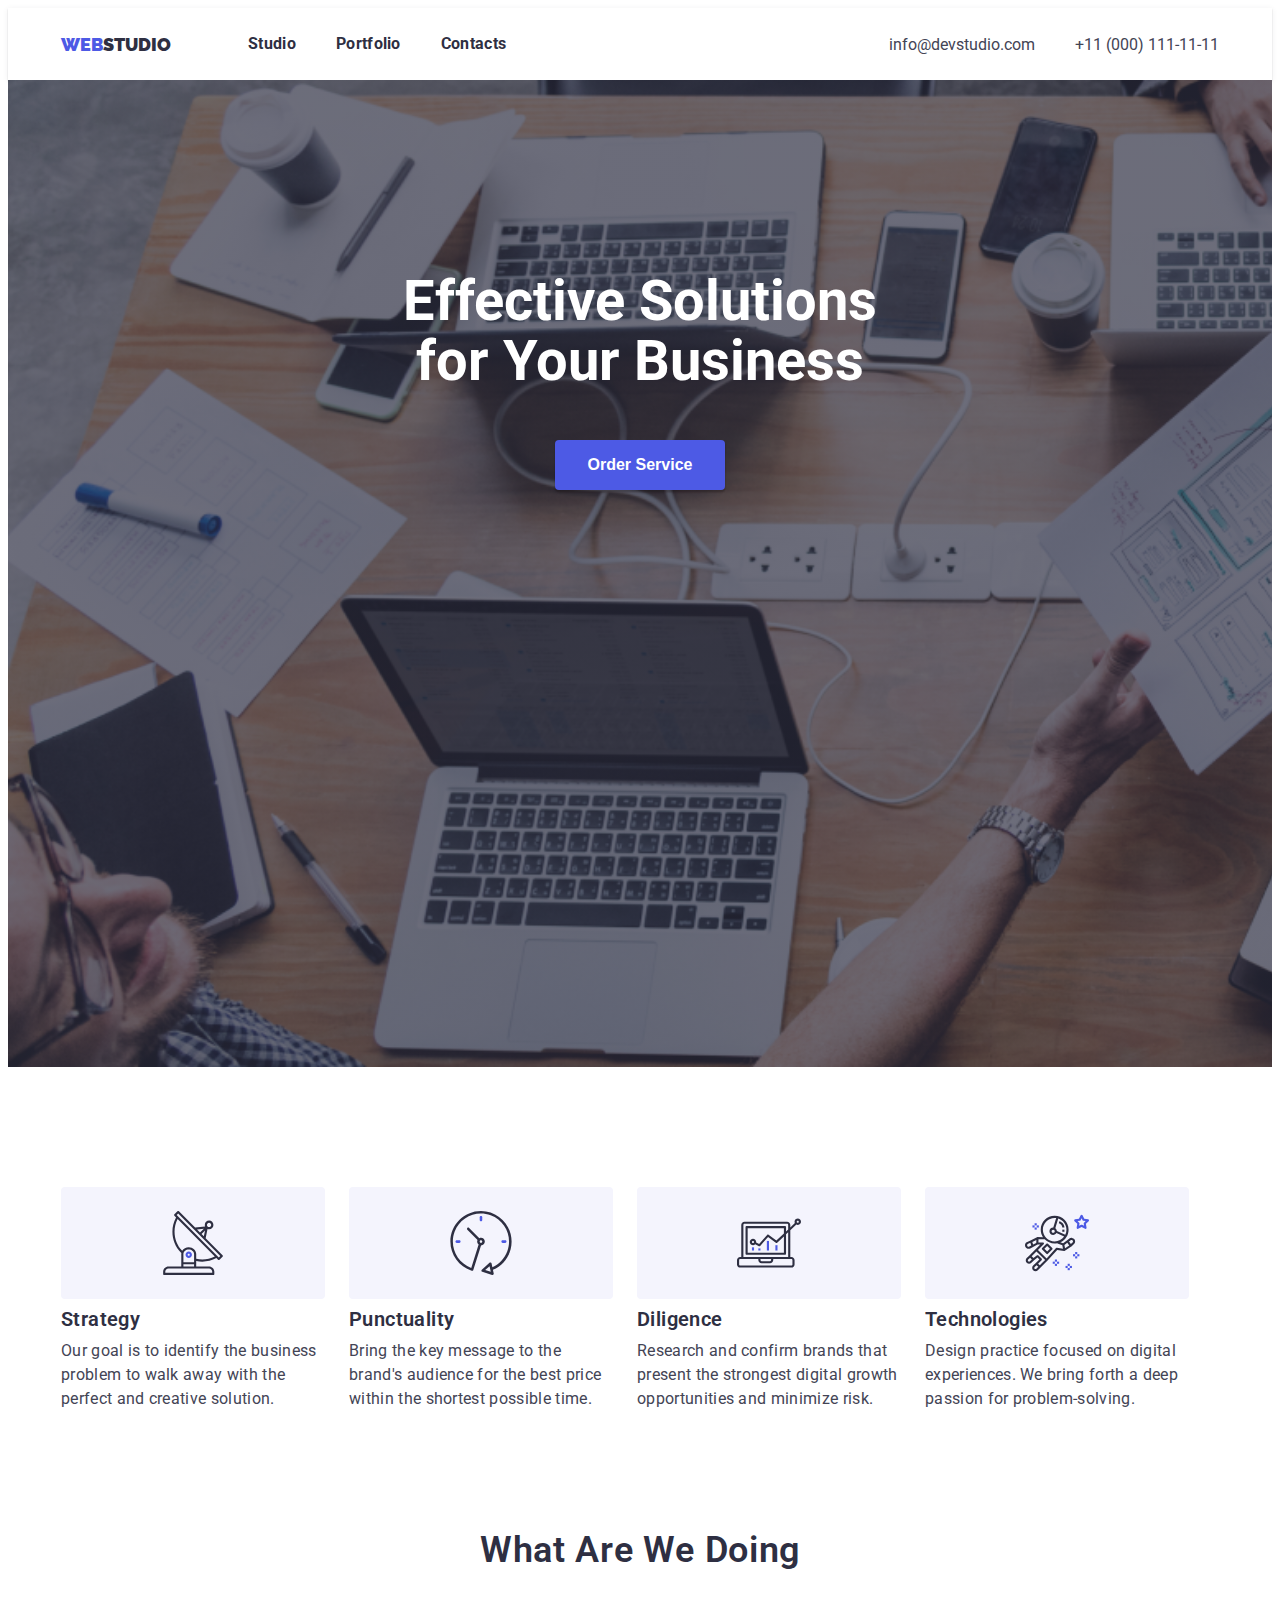
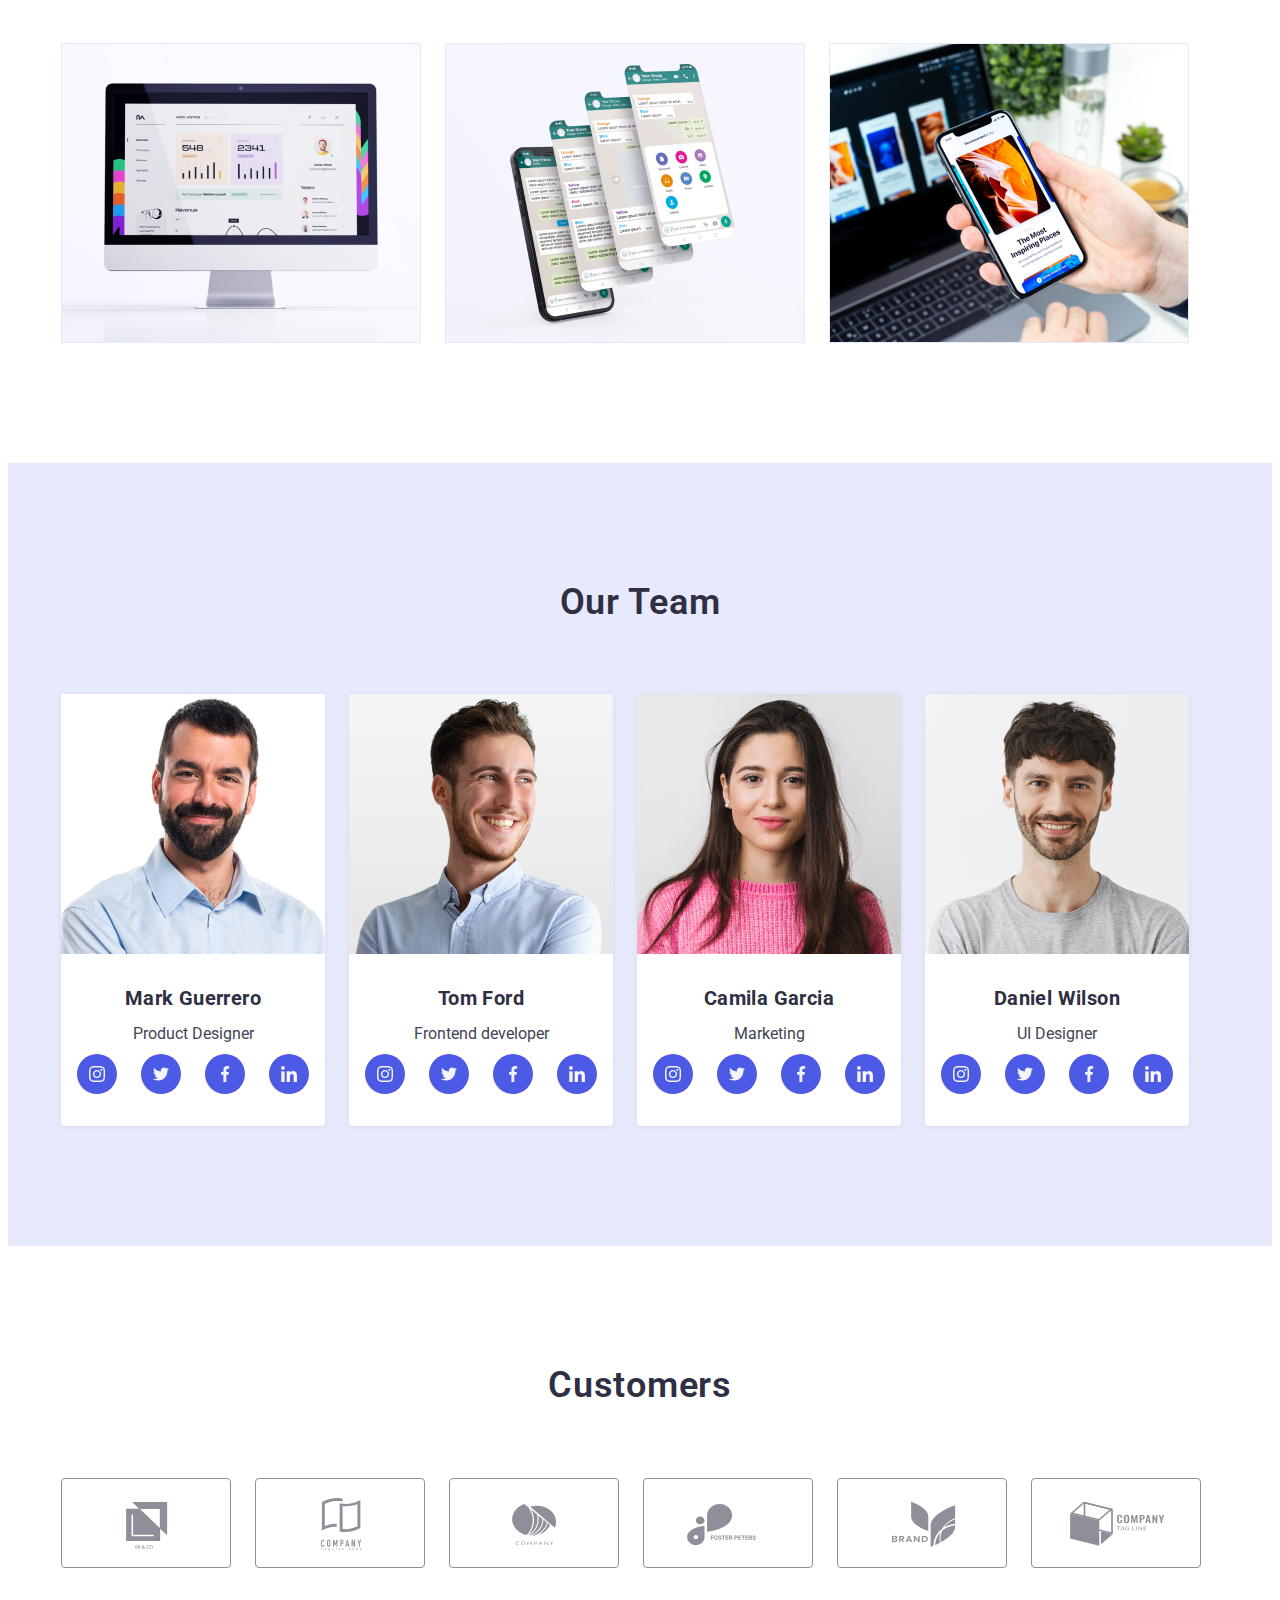
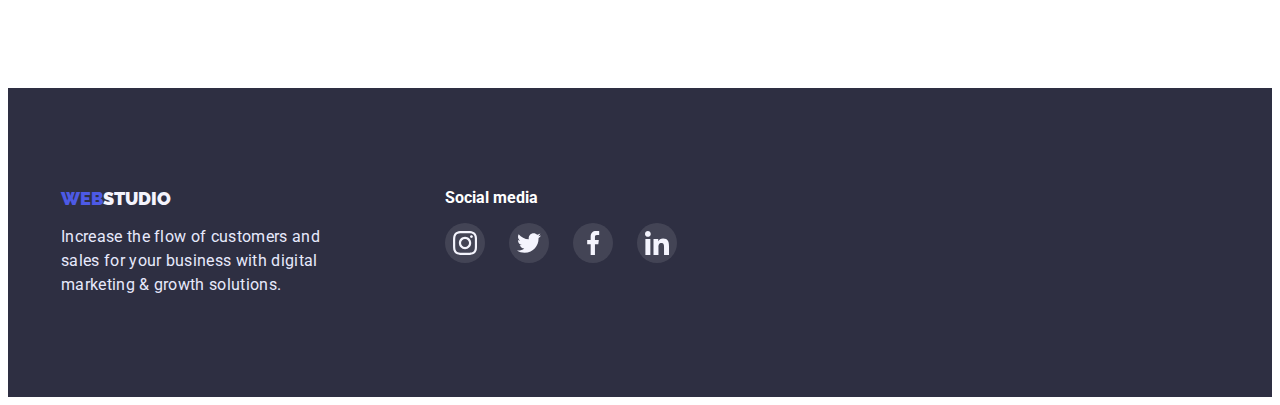
==== commit a174054b: "Change index.html and css" ====
--- a/index.html
+++ b/index.html
@@ -319,37 +319,37 @@
         <div class="container">
           <h2 class="customers-text">Customers</h2>
           <ul class="customers-icons">
-            <li class="customers-border">
+            <li class="customers-block">
               <a href="#" class="customers-link">
                 <svg class="customers-svg">
                   <use href="./images/icons.svg#icon-client1"></use></svg
               ></a>
             </li>
-            <li class="customers-border">
+            <li class="customers-block">
               <a href="#" class="customers-link">
                 <svg class="customers-svg">
                   <use href="./images/icons.svg#icon-client2"></use></svg
               ></a>
             </li>
-            <li class="customers-border">
+            <li class="customers-block">
               <a href="#" class="customers-link">
                 <svg class="customers-svg">
                   <use href="./images/icons.svg#icon-client3"></use></svg
               ></a>
             </li>
-            <li class="customers-border">
+            <li class="customers-block">
               <a href="#" class="customers-link">
                 <svg class="customers-svg">
                   <use href="./images/icons.svg#icon-client4"></use></svg
               ></a>
             </li>
-            <li class="customers-border">
+            <li class="customers-block">
               <a href="#" class="customers-link">
                 <svg class="customers-svg">
                   <use href="./images/icons.svg#icon-client5"></use></svg
               ></a>
             </li>
-            <li class="customers-border">
+            <li class="customers-block">
               <a href="#" class="customers-link">
                 <svg class="customers-svg">
                   <use href="./images/icons.svg#icon-client6"></use></svg
--- a/css/styles.css
+++ b/css/styles.css
@@ -332,6 +332,7 @@
 }
 
 .teams-btn:hover {
+  background-color: var(--button-animation);
   box-shadow: 0px 1px 6px rgba(46, 47, 66, 0.08),
     0px 1px 1px rgba(46, 47, 66, 0.16), 0px 2px 1px rgba(46, 47, 66, 0.08);
 }
@@ -362,43 +363,45 @@
   display: flex;
   gap: 24px;
 }
+
 .customers-link {
-  color: #8e8f99;
-}
-
-.customers-link:hover {
   display: flex;
   align-items: center;
   justify-content: center;
   color: #4d5ae5;
   width: 168px;
   height: 88px;
-  border: 1px solid var(--iris);
-  border-radius: 4px;
-}
-.customers-border {
-  display: flex;
-  align-items: center;
-  justify-content: center;
-  width: 168px;
-  height: 88px;
   border: 1px solid #8e8f99;
   border-radius: 4px;
   color: #8e8f99;
 }
 
+.customers-link:hover {
+  border: 1px solid var(--iris);
+  border-radius: 4px;
+}
+
 .customers-link:focus {
-  color: #4d5ae5;
-}
-
-.customers-border:focus {
-  color: #4d5ae5;
+  color: var(--iris);
+  border-radius: 4px;
 }
 
 .customers-svg {
-  width: 104px;
-  height: 56px;
+  width: 168px;
+  height: 88px;
   fill: currentColor;
+}
+
+.customers-svg:hover {
+  width: 168px;
+  height: 88px;
+  fill: var(--iris);
+}
+
+.customers-svg:focus {
+  width: 168px;
+  height: 88px;
+  fill: var(--iris);
 }
 
 .section-footer {
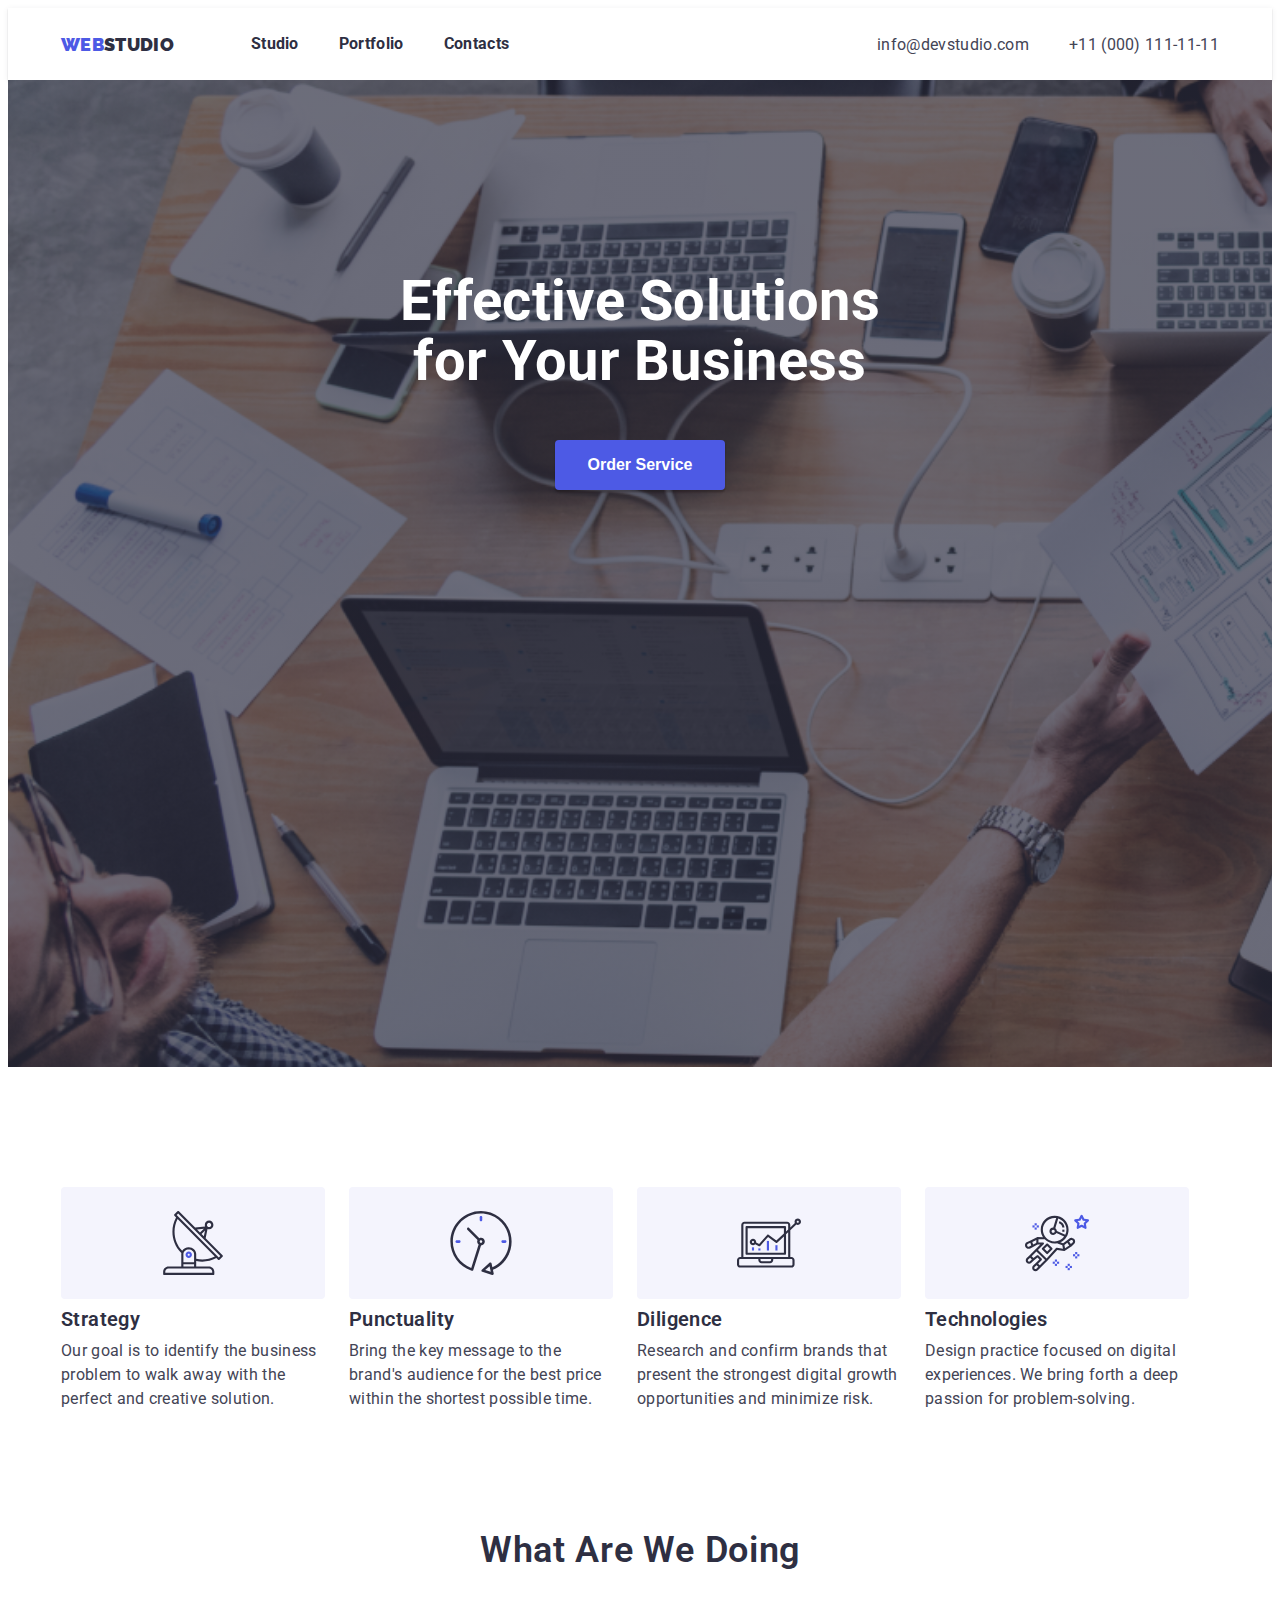
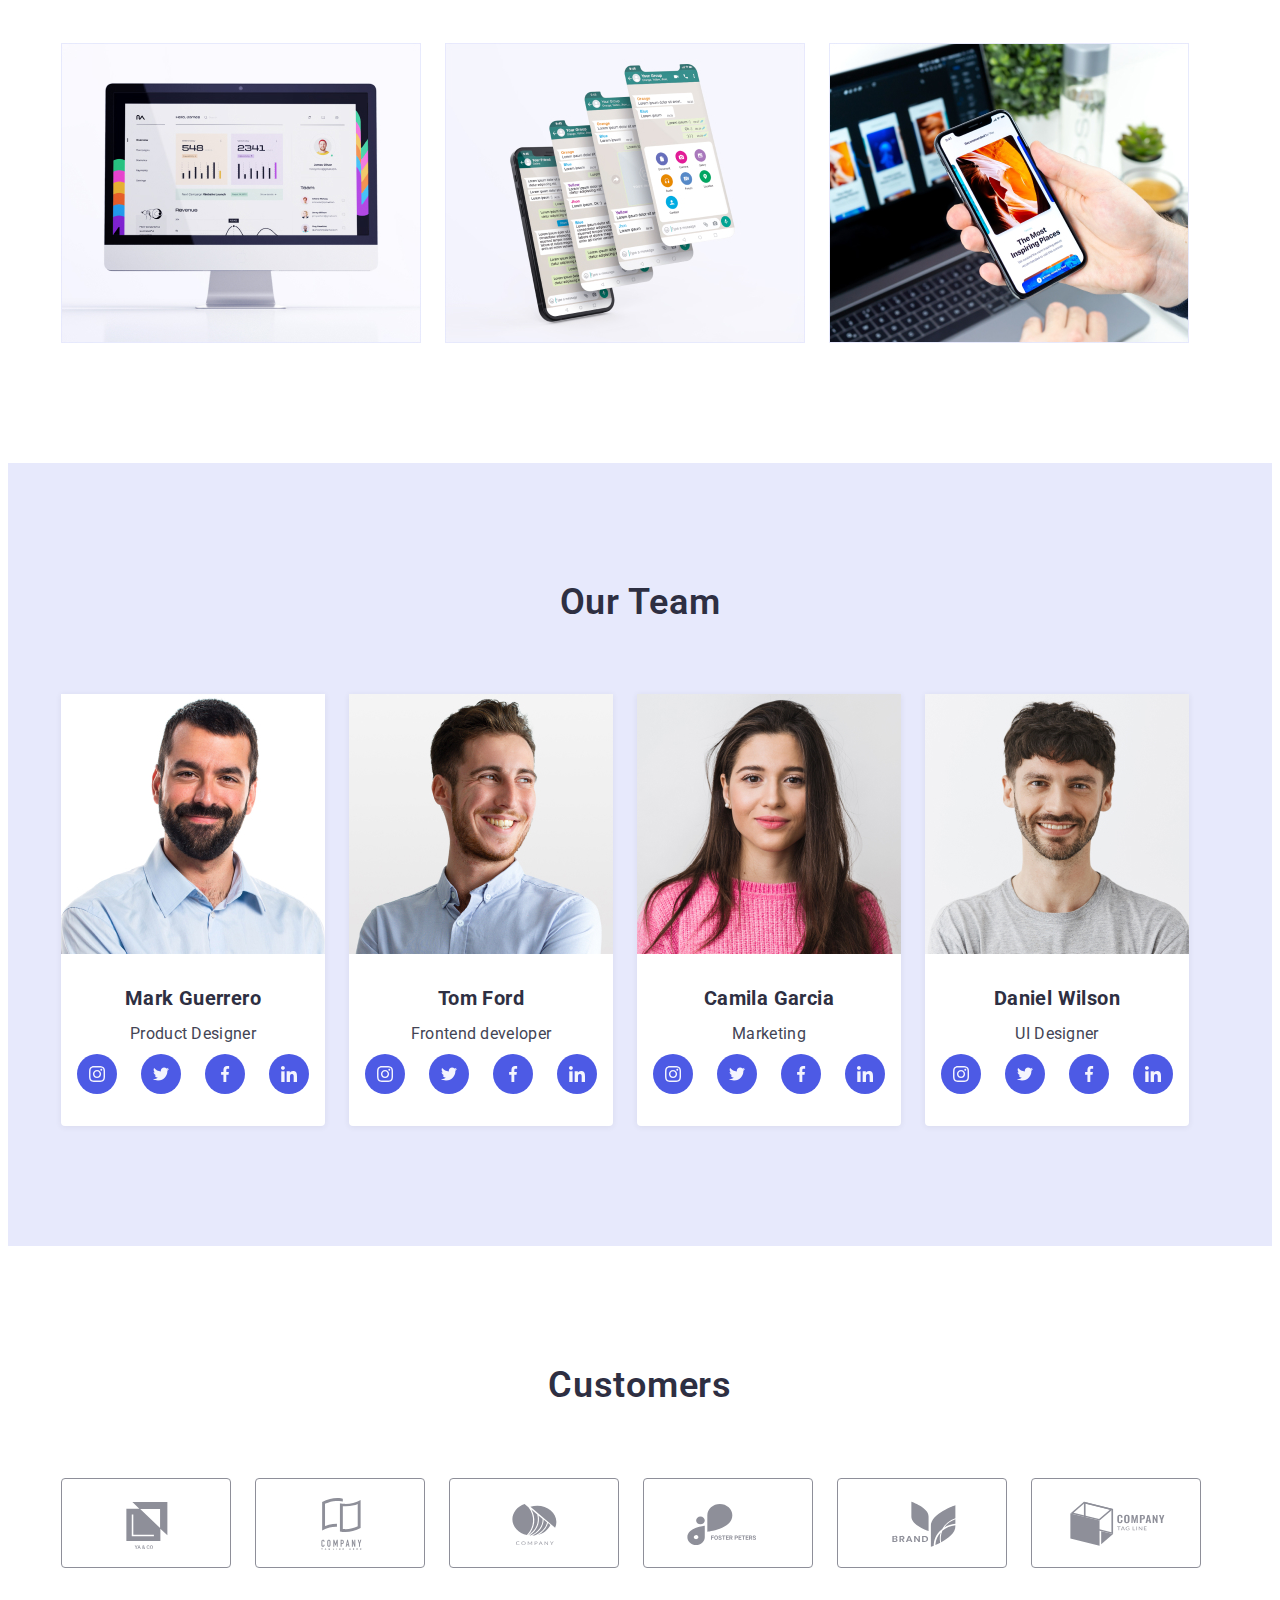
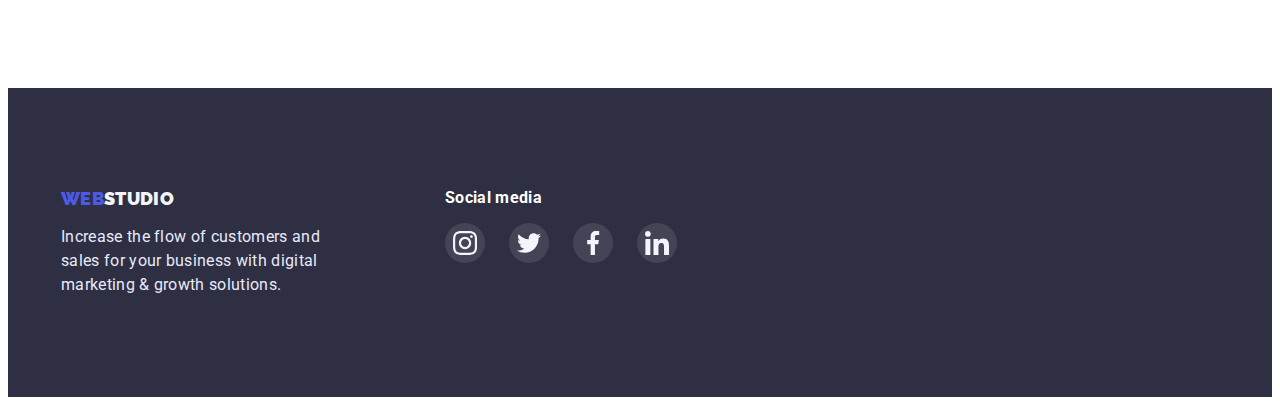
==== commit b93b8251: "Change index.html and css" ====
--- a/index.html
+++ b/index.html
@@ -26,7 +26,7 @@
               <a class="navigation-link" href="./index.html">Studio</a>
             </li>
             <li class="navigation-item">
-              <a class="navigation-link" href="./potfolio.html">Portfolio</a>
+              <a class="navigation-link" href="./portfolio.html">Portfolio</a>
             </li>
             <li class="navigation-item">
               <a class="navigation-link" href="#">Contacts</a>
@@ -372,7 +372,7 @@
         </div>
 
         <div class="media-links">
-          <h4 class="social-media-text">Social media</h4>
+          <p class="social-media-text">Social media</p>
           <ul class="footer-buttons">
             <li>
               <button class="footer-btn">
--- a/css/styles.css
+++ b/css/styles.css
@@ -25,7 +25,7 @@
 
 body {
   font-size: 16px;
-  letter-spacing: 0.02;
+  letter-spacing: 0.02em;
   font-family: "Roboto", sans-serif;
   background-color: var(--white);
   color: var(--navy-blue);
@@ -368,39 +368,37 @@
   display: flex;
   align-items: center;
   justify-content: center;
-  color: #4d5ae5;
   width: 168px;
   height: 88px;
-  border: 1px solid #8e8f99;
+  border: 1px solid currentColor;
   border-radius: 4px;
   color: #8e8f99;
 }
 
 .customers-link:hover {
-  border: 1px solid var(--iris);
+  color: var(--iris);
+}
+
+.customers-link:focus {
+  color: var(--iris);
   border-radius: 4px;
 }
 
-.customers-link:focus {
-  color: var(--iris);
-  border-radius: 4px;
-}
-
 .customers-svg {
-  width: 168px;
-  height: 88px;
+  width: 104px;
+  height: 56px;
   fill: currentColor;
 }
 
 .customers-svg:hover {
-  width: 168px;
-  height: 88px;
-  fill: var(--iris);
+  width: 104px;
+  height: 56px;
+  color: var(--iris);
 }
 
 .customers-svg:focus {
-  width: 168px;
-  height: 88px;
+  width: 104px;
+  height: 56px;
   fill: var(--iris);
 }
 
@@ -447,6 +445,7 @@
 .social-media-text {
   color: var(--white);
   margin-bottom: 16px;
+  font-weight: 700;
 }
 
 .footer-buttons {
@@ -506,6 +505,13 @@
     0px 2px 2px rgb(0 0 0 / 12%);
 }
 
+.portfolio-btn:focus {
+  color: var(--white);
+  background-color: var(--iris);
+  box-shadow: 0px 3px 1px rgb(48 30 30 / 10%), 0px 2px 1px rgb(0 0 0 / 8%),
+    0px 2px 2px rgb(0 0 0 / 12%);
+}
+
 .projects {
   display: flex;
   flex-wrap: wrap;
@@ -516,26 +522,39 @@
 .projects-block {
   margin-right: 24px;
   margin-bottom: 48px;
+  width: 360px;
+}
+
+.projects-block:nth-child(3n) {
+  margin-right: 0px;
+}
+
+.project-link {
   display: block;
-  width: 360px;
-  height: 420px;
-  background-color: #ffffff;
-  box-shadow: 0px 1px 6px rgba(46, 47, 66, 0.08);
-  border-radius: 0px 0px 4px 4px;
-}
-
-.projects-block:hover {
+}
+
+.project-link:hover {
   box-shadow: 0px 1px 6px rgba(46, 47, 66, 0.08),
     0px 1px 1px rgba(46, 47, 66, 0.16), 0px 2px 1px rgba(46, 47, 66, 0.08);
 }
 
-.projects-block:nth-child(3n) {
-  margin-right: 0px;
-}
-
+.project-link:focus {
+  box-shadow: 0px 1px 6px rgba(46, 47, 66, 0.08),
+    0px 1px 1px rgba(46, 47, 66, 0.16), 0px 2px 1px rgba(46, 47, 66, 0.08);
+}
+
+.projects-text-block {
+  padding: 16px;
+  padding-top: 32px;
+  padding-bottom: 32px;
+  padding: border;
+  border-top: 0px;
+  border: 0.5px solid #f4f4fd;
+  box-shadow: 0px 1px 6px rgba(46, 47, 66, 0.08);
+}
 .projects-text-h {
-  padding-top: 32px;
-  margin-left: 16px;
+  /* padding-top: 32px;
+  margin-left: 16px; */
   margin-bottom: 8px;
   font-weight: 600;
   font-size: 20px;
@@ -545,7 +564,7 @@
 }
 
 .projects-text-p {
-  margin-left: 16px;
+  /* margin-left: 16px; */
   font-weight: 400;
   font-size: 16px;
   line-height: 1.5;
